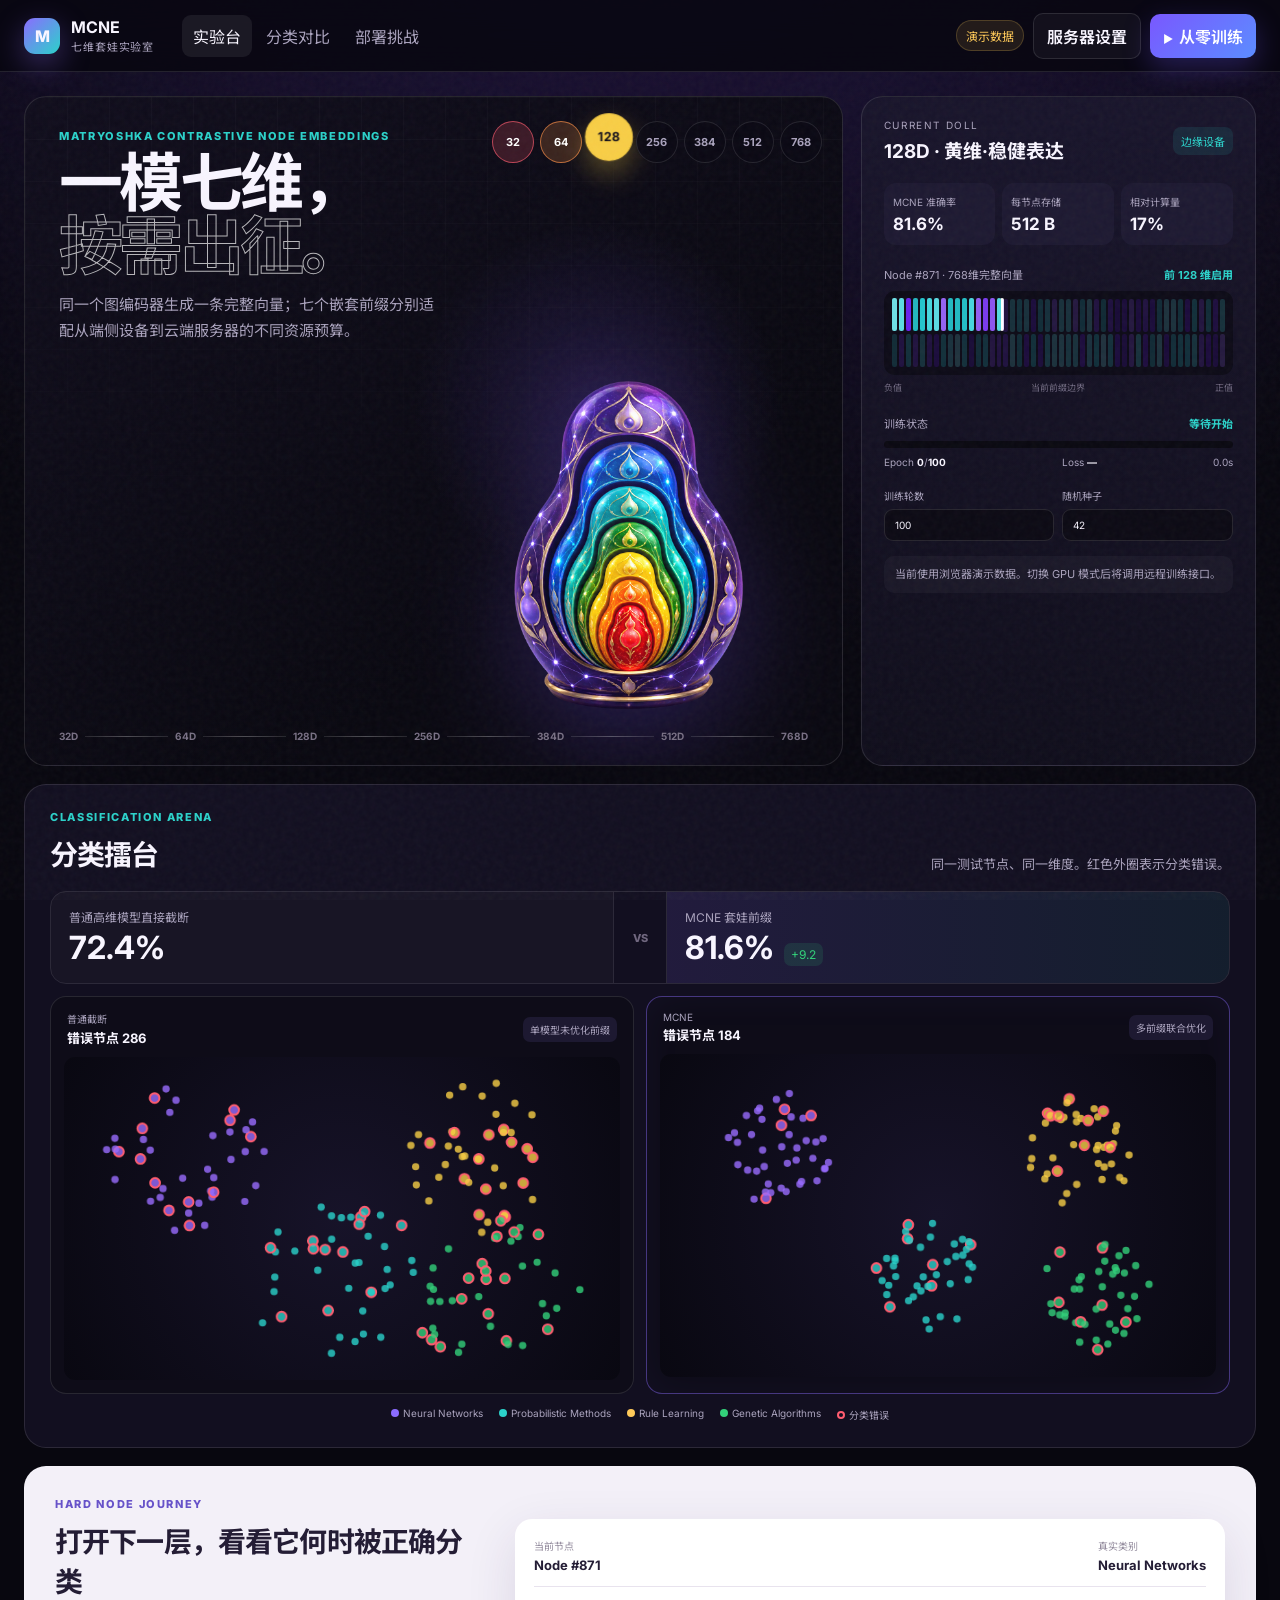
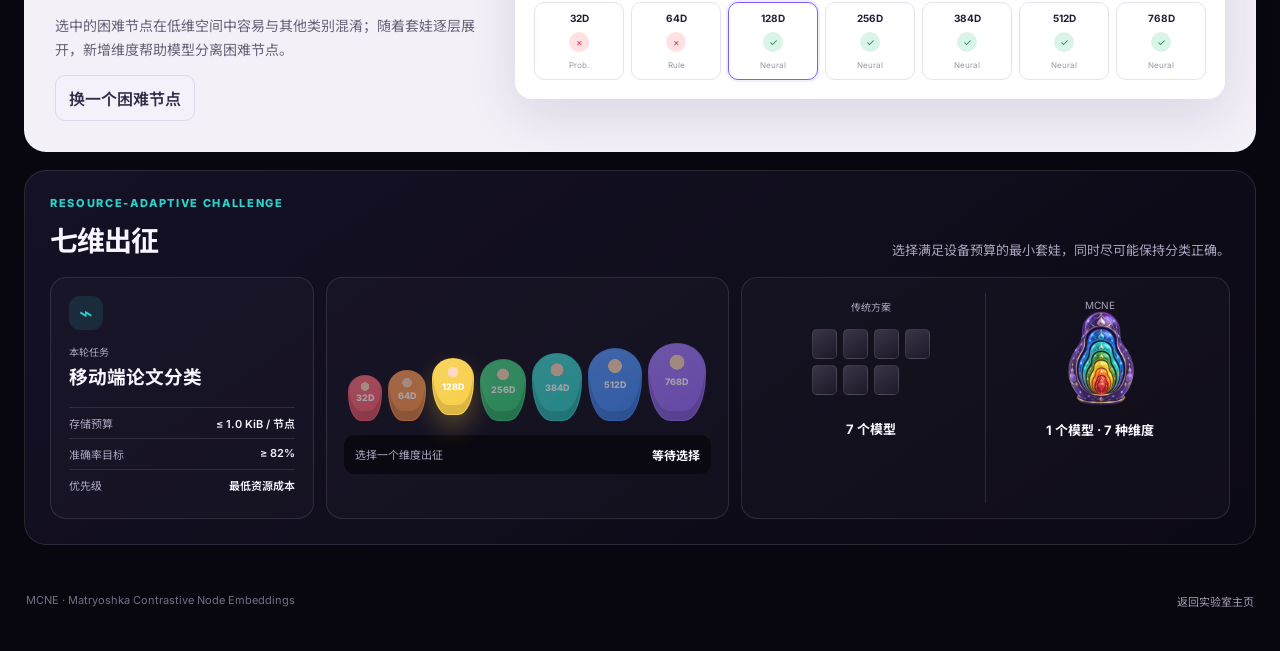
==== mcne-demo/index.html @ eb544481 "Add interactive MCNE matryoshka demo" ====
<!doctype html>
<html lang="zh-CN">
<head>
  <meta charset="utf-8">
  <meta name="viewport" content="width=device-width, initial-scale=1">
  <meta name="description" content="MCNE 七维套娃交互演示：一个模型，七种嵌套节点表示维度。">
  <meta name="theme-color" content="#0a0914">
  <title>MCNE 七维套娃实验室</title>
  <link rel="icon" type="image/svg+xml" href="data:image/svg+xml,%3Csvg xmlns='http://www.w3.org/2000/svg' viewBox='0 0 64 64'%3E%3Crect width='64' height='64' rx='16' fill='%230a0914'/%3E%3Cpath d='M32 9c-7 0-12 6-12 13 0 4 2 7 4 9-6 4-10 10-10 17 0 5 4 8 9 8h18c5 0 9-3 9-8 0-7-4-13-10-17 2-2 4-5 4-9 0-7-5-13-12-13z' fill='%237d5cff'/%3E%3Ccircle cx='32' cy='23' r='7' fill='%23ffd6b5'/%3E%3Cpath d='M24 42h16M28 48h8' stroke='%23ffd166' stroke-width='3' stroke-linecap='round'/%3E%3C/svg%3E">
  <link rel="preconnect" href="https://fonts.googleapis.com">
  <link rel="preconnect" href="https://fonts.gstatic.com" crossorigin>
  <link href="https://fonts.googleapis.com/css2?family=Inter:wght@400;500;600;700;800&family=Noto+Sans+SC:wght@400;500;600;700;800&display=swap" rel="stylesheet">
  <link rel="stylesheet" href="styles.css">
</head>
<body>
  <div class="noise" aria-hidden="true"></div>
  <header class="topbar">
    <a class="brand" href="./" aria-label="MCNE 七维套娃实验室首页">
      <span class="brand-mark">M</span>
      <span><strong>MCNE</strong><small>七维套娃实验室</small></span>
    </a>
    <nav aria-label="页面导航">
      <button class="nav-link active" data-target="lab">实验台</button>
      <button class="nav-link" data-target="arena">分类对比</button>
      <button class="nav-link" data-target="deploy">部署挑战</button>
    </nav>
    <div class="top-actions">
      <span id="mode-badge" class="mode-badge">演示数据</span>
      <button id="connection-button" class="ghost-button" type="button">服务器设置</button>
      <button id="train-button" class="primary-button" type="button"><span class="play-icon">▶</span><span>从零训练</span></button>
    </div>
  </header>

  <main>
    <section id="lab" class="hero-grid section-anchor">
      <div class="matryoshka-stage">
        <div class="stage-copy">
          <p class="eyebrow">MATRYOSHKA CONTRASTIVE NODE EMBEDDINGS</p>
          <h1>一模七维，<br><span>按需出征。</span></h1>
          <p>同一个图编码器生成一条完整向量；七个嵌套前缀分别适配从端侧设备到云端服务器的不同资源预算。</p>
        </div>
        <img src="assets/seven-layer-matryoshka.png" alt="由七层彩色嵌套结构组成的科技俄罗斯套娃" class="hero-art">
        <div class="dimension-orbit" id="dimension-orbit" aria-label="选择向量维度"></div>
        <div class="stage-foot">
          <span>32D</span><span class="nest-line"></span><span>64D</span><span class="nest-line"></span><span>128D</span><span class="nest-line"></span><span>256D</span><span class="nest-line"></span><span>384D</span><span class="nest-line"></span><span>512D</span><span class="nest-line"></span><span>768D</span>
        </div>
      </div>

      <aside class="control-panel" aria-label="训练与向量状态">
        <div class="panel-title-row">
          <div><p class="panel-kicker">CURRENT DOLL</p><h2 id="current-doll-title">128D · 黄维守护者</h2></div>
          <span id="device-chip" class="device-chip">边缘设备</span>
        </div>

        <div class="metric-row">
          <div><span>MCNE 准确率</span><strong id="metric-accuracy">81.6%</strong></div>
          <div><span>每节点存储</span><strong id="metric-memory">512 B</strong></div>
          <div><span>相对计算量</span><strong id="metric-compute">17%</strong></div>
        </div>

        <div class="vector-section">
          <div class="section-label"><span>Node #871 · 768维完整向量</span><strong id="vector-prefix-label">前128维启用</strong></div>
          <div id="vector-heatmap" class="vector-heatmap" aria-label="节点向量热力图"></div>
          <div class="vector-scale"><span>负值</span><span>当前前缀边界</span><span>正值</span></div>
        </div>

        <div class="training-section">
          <div class="section-label"><span>训练状态</span><strong id="training-status">等待开始</strong></div>
          <div class="progress-track"><span id="training-progress"></span></div>
          <div class="training-meta"><span>Epoch <b id="epoch-value">0</b>/<b id="epoch-total">100</b></span><span>Loss <b id="loss-value">—</b></span><span id="elapsed-value">0.0s</span></div>
        </div>

        <div class="parameter-grid">
          <label>训练轮数<input id="epochs-input" type="number" min="10" max="1000" step="10" value="100"></label>
          <label>随机种子<input id="seed-input" type="number" min="0" max="99999" value="42"></label>
        </div>
        <p id="status-message" class="status-message" role="status">当前使用浏览器演示数据。切换 GPU 模式后将调用远程训练接口。</p>
      </aside>
    </section>

    <section id="arena" class="arena section-anchor">
      <div class="section-heading">
        <div><p class="eyebrow">CLASSIFICATION ARENA</p><h2>分类擂台</h2></div>
        <p>同一测试节点、同一维度。红色外圈表示分类错误。</p>
      </div>
      <div class="score-banner">
        <div class="score-item baseline"><span>普通高维模型直接截断</span><strong id="baseline-score">72.4%</strong></div>
        <div class="versus">VS</div>
        <div class="score-item mcne"><span>MCNE 套娃前缀</span><strong id="mcne-score">81.6%</strong><em id="score-delta">+9.2</em></div>
      </div>
      <div class="plots-grid">
        <article class="plot-card">
          <div class="plot-card-head"><div><span>普通截断</span><strong id="baseline-error-count">错误节点 286</strong></div><span class="plot-tag">单模型未优化前缀</span></div>
          <canvas id="baseline-canvas" width="620" height="360" aria-label="普通截断节点分类散点图"></canvas>
        </article>
        <article class="plot-card featured">
          <div class="plot-card-head"><div><span>MCNE</span><strong id="mcne-error-count">错误节点 184</strong></div><span class="plot-tag">多前缀联合优化</span></div>
          <canvas id="mcne-canvas" width="620" height="360" aria-label="MCNE节点分类散点图"></canvas>
        </article>
      </div>
      <div class="legend"><span><i class="c1"></i>Neural Networks</span><span><i class="c2"></i>Probabilistic Methods</span><span><i class="c3"></i>Rule Learning</span><span><i class="c4"></i>Genetic Algorithms</span><span><i class="error"></i>分类错误</span></div>
    </section>

    <section class="node-inspector">
      <div class="inspector-copy">
        <p class="eyebrow">HARD NODE JOURNEY</p>
        <h2>打开下一层，看看它何时被正确分类</h2>
        <p>选中的困难节点在低维空间中容易与其他类别混淆；随着套娃逐层展开，新增维度帮助模型分离困难节点。</p>
        <button id="random-node-button" class="ghost-button light" type="button">换一个困难节点</button>
      </div>
      <div class="node-card">
        <div class="node-card-head"><div><span>当前节点</span><strong id="selected-node">Node #871</strong></div><div><span>真实类别</span><strong>Neural Networks</strong></div></div>
        <div id="prediction-journey" class="prediction-journey"></div>
      </div>
    </section>

    <section id="deploy" class="deployment section-anchor">
      <div class="section-heading">
        <div><p class="eyebrow">RESOURCE-ADAPTIVE CHALLENGE</p><h2>七维出征</h2></div>
        <p>选择满足设备预算的最小套娃，同时尽可能保持分类正确。</p>
      </div>
      <div class="challenge-grid">
        <div class="mission-card">
          <span class="mission-icon">⌁</span>
          <p>本轮任务</p>
          <h3>移动端论文分类</h3>
          <dl><div><dt>存储预算</dt><dd>≤ 1.0 KiB / 节点</dd></div><div><dt>准确率目标</dt><dd>≥ 82%</dd></div><div><dt>优先级</dt><dd>最低资源成本</dd></div></dl>
        </div>
        <div class="deployment-picker">
          <div id="deployment-dolls" class="deployment-dolls"></div>
          <div id="mission-result" class="mission-result"><span>选择一个维度出征</span><strong>等待选择</strong></div>
        </div>
        <div class="model-cabinet">
          <div class="cabinet-side"><span>传统方案</span><div class="model-boxes" aria-hidden="true"><i></i><i></i><i></i><i></i><i></i><i></i><i></i></div><strong>7 个模型</strong></div>
          <div class="cabinet-divider"></div>
          <div class="cabinet-side mcne-side"><span>MCNE</span><img src="assets/seven-layer-matryoshka.png" alt="七层套娃"><strong>1 个模型 · 7 种维度</strong></div>
        </div>
      </div>
    </section>
  </main>

  <footer><span>MCNE · Matryoshka Contrastive Node Embeddings</span><a href="../">返回实验室主页</a></footer>

  <dialog id="connection-dialog">
    <form method="dialog" class="dialog-card">
      <div class="dialog-head"><div><p class="eyebrow">GPU CONNECTION</p><h2>训练服务器设置</h2></div><button value="cancel" aria-label="关闭">×</button></div>
      <p>这些信息只保存在当前浏览器会话中，不会提交到 GitHub。不要填写 SSH 密码。</p>
      <label class="switch-row"><span><strong>启用 GPU 后端</strong><small>false 时使用页面内演示数据</small></span><input id="gpu-toggle" type="checkbox" role="switch"></label>
      <label>API 地址<input id="api-url-input" type="url" placeholder="https://gpu.example.edu:8443"></label>
      <label>API 访问密钥<input id="api-key-input" type="password" placeholder="由服务器 MCNE_API_KEY 提供"></label>
      <div class="dialog-actions"><button value="cancel" class="ghost-button light">取消</button><button id="save-connection-button" value="default" class="primary-button">保存设置</button></div>
    </form>
  </dialog>

  <script src="config.js"></script>
  <script src="app.js"></script>
</body>
</html>
---- mcne-demo/styles.css ----
:root {
  --bg: #08070f;
  --bg-2: #0d0b18;
  --panel: rgba(20, 17, 35, .86);
  --panel-solid: #151225;
  --panel-soft: #1d1931;
  --line: rgba(255,255,255,.11);
  --text: #f8f5ff;
  --muted: #aaa3bd;
  --purple: #8b6cff;
  --cyan: #2bd2ca;
  --gold: #ffca5a;
  --green: #33d17a;
  --red: #ff5d70;
  --orange: #ff934b;
  --yellow: #f8ce46;
  --blue: #448cff;
  --radius: 22px;
  font-family: Inter, "Noto Sans SC", system-ui, sans-serif;
  color: var(--text);
  background: var(--bg);
}
* { box-sizing: border-box; }
html { scroll-behavior: smooth; background: var(--bg); }
body { margin: 0; min-width: 320px; background: radial-gradient(circle at 50% -20%, #25164a 0, transparent 40%), var(--bg); color: var(--text); }
button, input { font: inherit; }
button { cursor: pointer; }
.noise { position: fixed; inset: 0; pointer-events: none; opacity: .045; z-index: 10; background-image: url("data:image/svg+xml,%3Csvg viewBox='0 0 180 180' xmlns='http://www.w3.org/2000/svg'%3E%3Cfilter id='n'%3E%3CfeTurbulence type='fractalNoise' baseFrequency='.9' numOctaves='3' stitchTiles='stitch'/%3E%3C/filter%3E%3Crect width='100%25' height='100%25' filter='url(%23n)' opacity='.9'/%3E%3C/svg%3E"); }
.topbar { position: sticky; top: 0; z-index: 20; height: 72px; display: flex; align-items: center; gap: 28px; padding: 0 max(24px, calc((100vw - 1440px)/2)); border-bottom: 1px solid var(--line); background: rgba(8,7,15,.82); backdrop-filter: blur(20px); }
.brand { display: flex; align-items: center; gap: 11px; color: var(--text); text-decoration: none; white-space: nowrap; }
.brand-mark { width: 36px; height: 36px; display: grid; place-items: center; border-radius: 11px; background: linear-gradient(135deg, var(--purple), var(--cyan)); font-weight: 800; box-shadow: 0 10px 30px rgba(139,108,255,.35); }
.brand strong, .brand small { display: block; }
.brand small { margin-top: 1px; color: var(--muted); font-size: 11px; letter-spacing: .08em; }
nav { display: flex; gap: 3px; }
.nav-link { border: 0; color: var(--muted); background: transparent; padding: 9px 11px; border-radius: 9px; }
.nav-link:hover, .nav-link.active { color: var(--text); background: rgba(255,255,255,.07); }
.top-actions { margin-left: auto; display: flex; align-items: center; gap: 9px; }
.mode-badge { padding: 6px 9px; border-radius: 999px; background: rgba(255,202,90,.1); color: var(--gold); border: 1px solid rgba(255,202,90,.2); font-size: 12px; }
.ghost-button, .primary-button { border-radius: 10px; padding: 10px 13px; border: 1px solid var(--line); font-weight: 600; }
.ghost-button { background: rgba(255,255,255,.04); color: var(--text); }
.ghost-button:hover { background: rgba(255,255,255,.09); }
.ghost-button.light { background: #f4f1fa; border-color: #ded8e9; color: #332b48; }
.primary-button { border: 0; color: white; background: linear-gradient(135deg, #7958ff, #5c8dff); box-shadow: 0 10px 28px rgba(112,82,255,.28); }
.primary-button:hover { filter: brightness(1.08); transform: translateY(-1px); }
.primary-button:disabled { opacity: .55; cursor: not-allowed; transform: none; }
.play-icon { margin-right: 6px; font-size: 11px; }
main { max-width: 1440px; margin: 0 auto; padding: 24px; }
.section-anchor { scroll-margin-top: 90px; }
.hero-grid { display: grid; grid-template-columns: minmax(0,1.45fr) minmax(340px,.7fr); gap: 18px; min-height: 670px; }
.matryoshka-stage, .control-panel, .arena, .node-inspector, .deployment { border: 1px solid var(--line); border-radius: var(--radius); }
.matryoshka-stage { position: relative; min-height: 650px; overflow: hidden; background: radial-gradient(circle at 70% 46%, rgba(93,63,188,.26), transparent 27%), linear-gradient(145deg,#100d1c 0%,#090810 70%); }
.matryoshka-stage::before { content:""; position:absolute; inset:0; background: linear-gradient(rgba(255,255,255,.025) 1px,transparent 1px),linear-gradient(90deg,rgba(255,255,255,.025) 1px,transparent 1px); background-size:42px 42px; mask-image:linear-gradient(to bottom,black,transparent 80%); }
.stage-copy { position: absolute; left: 34px; top: 32px; width: 47%; z-index: 3; }
.eyebrow { margin: 0 0 9px; color: var(--cyan); font-size: 11px; font-weight: 800; letter-spacing: .15em; }
h1 { margin: 0; font-size: clamp(42px,5vw,78px); line-height: .98; letter-spacing: -.055em; }
h1 span { color: transparent; -webkit-text-stroke: 1px rgba(255,255,255,.7); }
.stage-copy > p:last-child { max-width: 440px; color: var(--muted); font-size: 15px; line-height: 1.7; }
.hero-art { position: absolute; right: -4%; bottom: 54px; width: min(61%,620px); max-height: 82%; object-fit: contain; mix-blend-mode: screen; filter: saturate(1.08) contrast(1.06) drop-shadow(0 32px 52px rgba(83,52,180,.35)); }
.dimension-orbit { position: absolute; z-index: 4; right: 20px; top: 24px; display: flex; gap: 6px; flex-wrap: wrap; justify-content: flex-end; max-width: 330px; }
.dimension-button { width: 42px; height: 42px; border: 1px solid var(--line); border-radius: 50%; color: var(--muted); background: rgba(10,9,20,.72); backdrop-filter: blur(10px); font-size: 11px; font-weight: 700; }
.dimension-button:hover { color: white; border-color: var(--dim-color); }
.dimension-button.included { color: white; background: color-mix(in srgb,var(--dim-color) 20%,rgba(10,9,20,.8)); border-color: color-mix(in srgb,var(--dim-color) 65%,transparent); }
.dimension-button.active { transform: translateY(-5px) scale(1.14); background: var(--dim-color); border-color: var(--dim-color); color: #100d1b; box-shadow: 0 10px 25px color-mix(in srgb,var(--dim-color) 35%,transparent); }
.stage-foot { position: absolute; left: 34px; right: 34px; bottom: 23px; display: flex; align-items: center; gap: 7px; color: #797185; font-size: 10px; font-weight: 700; }
.nest-line { height: 1px; flex: 1; background: linear-gradient(90deg,var(--line),rgba(255,255,255,.28),var(--line)); }
.control-panel { padding: 22px; background: linear-gradient(180deg,rgba(25,21,43,.97),rgba(16,14,28,.97)); }
.panel-title-row, .section-label, .training-meta { display:flex; justify-content:space-between; align-items:center; gap:10px; }
.panel-kicker { margin:0 0 5px; color:var(--muted); font-size:10px; letter-spacing:.16em; }
.panel-title-row h2 { margin:0; font-size:19px; }
.device-chip { padding:6px 8px; border-radius:8px; background:rgba(43,210,202,.1); color:var(--cyan); font-size:11px; white-space:nowrap; }
.metric-row { display:grid; grid-template-columns:repeat(3,1fr); gap:7px; margin-top:20px; }
.metric-row div { padding:11px 9px; border-radius:12px; background:var(--panel-soft); }
.metric-row span, .metric-row strong { display:block; }
.metric-row span { color:var(--muted); font-size:10px; }
.metric-row strong { margin-top:5px; font-size:17px; }
.vector-section, .training-section { margin-top:21px; }
.section-label { font-size:11px; }
.section-label span { color:var(--muted); }
.section-label strong { color:var(--cyan); }
.vector-heatmap { display:grid; grid-template-columns:repeat(48,1fr); gap:2px; height:84px; margin-top:9px; padding:8px; border-radius:11px; background:#0d0b17; overflow:hidden; }
.vector-cell { border-radius:2px; opacity:.18; transition:opacity .2s,transform .2s,filter .2s; }
.vector-cell.enabled { opacity:1; transform:translateY(-1px); }
.vector-cell.boundary { box-shadow:3px 0 0 white; }
.vector-scale { display:flex; justify-content:space-between; margin-top:6px; color:#726b82; font-size:9px; }
.progress-track { height:7px; margin-top:10px; border-radius:999px; background:#0a0911; overflow:hidden; }
.progress-track span { display:block; width:0; height:100%; background:linear-gradient(90deg,var(--purple),var(--cyan)); transition:width .25s; }
.training-meta { margin-top:8px; color:var(--muted); font-size:10px; }
.training-meta b { color:var(--text); }
.parameter-grid { display:grid; grid-template-columns:1fr 1fr; gap:8px; margin-top:20px; }
.parameter-grid label { color:var(--muted); font-size:10px; }
.parameter-grid input { width:100%; margin-top:6px; padding:9px 10px; border:1px solid var(--line); border-radius:9px; background:#0c0a14; color:var(--text); }
.status-message { margin:15px 0 0; padding:10px 11px; color:var(--muted); background:rgba(255,255,255,.035); border-radius:10px; font-size:11px; line-height:1.55; }
.arena { margin-top:18px; padding:25px; background:var(--panel); }
.section-heading { display:flex; justify-content:space-between; align-items:flex-end; gap:20px; }
.section-heading h2, .node-inspector h2, .dialog-card h2 { margin:0; font-size:28px; letter-spacing:-.03em; }
.section-heading > p { max-width:430px; margin:0; color:var(--muted); font-size:13px; text-align:right; }
.score-banner { display:grid; grid-template-columns:1fr 54px 1fr; align-items:stretch; margin-top:18px; border:1px solid var(--line); border-radius:16px; overflow:hidden; }
.score-item { padding:16px 18px; background:rgba(255,255,255,.025); }
.score-item span { display:block; color:var(--muted); font-size:12px; }
.score-item strong { display:inline-block; margin-top:3px; font-size:32px; }
.score-item.mcne { background:linear-gradient(90deg,rgba(139,108,255,.13),rgba(43,210,202,.08)); }
.score-item em { margin-left:10px; padding:4px 7px; border-radius:7px; background:rgba(51,209,122,.12); color:var(--green); font-size:12px; font-style:normal; }
.versus { display:grid; place-items:center; border-left:1px solid var(--line); border-right:1px solid var(--line); color:#70677f; font-size:11px; font-weight:800; }
.plots-grid { display:grid; grid-template-columns:1fr 1fr; gap:12px; margin-top:12px; }
.plot-card { padding:13px; border-radius:16px; background:#0e0c18; border:1px solid var(--line); }
.plot-card.featured { border-color:rgba(139,108,255,.45); box-shadow:inset 0 0 40px rgba(139,108,255,.05); }
.plot-card-head { display:flex; align-items:center; justify-content:space-between; gap:10px; padding:1px 3px 10px; }
.plot-card-head span, .plot-card-head strong { display:block; }
.plot-card-head span { color:var(--muted); font-size:10px; }
.plot-card-head strong { margin-top:2px; font-size:13px; }
.plot-card-head .plot-tag { padding:5px 7px; border-radius:7px; background:var(--panel-soft); }
canvas { display:block; width:100%; height:auto; border-radius:11px; background:radial-gradient(circle at 50% 50%,#171329,#090811); }
.legend { display:flex; justify-content:center; gap:16px; flex-wrap:wrap; margin-top:13px; color:var(--muted); font-size:10px; }
.legend i { width:8px; height:8px; display:inline-block; margin-right:4px; border-radius:50%; }
.legend .c1 { background:var(--purple); }.legend .c2 { background:var(--cyan); }.legend .c3 { background:var(--gold); }.legend .c4 { background:var(--green); }.legend .error { background:transparent; border:2px solid var(--red); }
.node-inspector { display:grid; grid-template-columns:.75fr 1.25fr; gap:34px; align-items:center; margin-top:18px; padding:30px; background:#f3f0f8; color:#241d35; }
.node-inspector .eyebrow { color:#6752c9; }
.inspector-copy > p:not(.eyebrow) { color:#696176; line-height:1.7; font-size:14px; }
.node-card { padding:19px; border-radius:17px; background:white; box-shadow:0 16px 50px rgba(53,37,80,.12); }
.node-card-head { display:flex; justify-content:space-between; gap:16px; padding-bottom:13px; border-bottom:1px solid #e8e3ee; }
.node-card-head span,.node-card-head strong { display:block; }.node-card-head span { color:#938b9d; font-size:10px; }.node-card-head strong { margin-top:4px; font-size:13px; }
.prediction-journey { display:grid; grid-template-columns:repeat(7,1fr); gap:7px; margin-top:15px; }
.prediction-step { min-width:0; text-align:center; padding:9px 4px; border:1px solid #e7e1ee; border-radius:10px; }
.prediction-step b,.prediction-step span,.prediction-step em { display:block; }.prediction-step b { font-size:10px; }.prediction-step span { margin:8px auto; width:20px; height:20px; display:grid; place-items:center; border-radius:50%; font-size:10px; }.prediction-step em { color:#9a93a4; font-size:8px; font-style:normal; white-space:nowrap; overflow:hidden; text-overflow:ellipsis; }
.prediction-step.correct span { background:#daf5e7; color:#198d57; }.prediction-step.wrong span { background:#ffe1e4; color:#d63e51; }.prediction-step.active { border-color:#7d5cff; box-shadow:0 0 0 2px rgba(125,92,255,.1); }
.deployment { margin-top:18px; padding:25px; background:linear-gradient(145deg,#151126,#0b0913); }
.challenge-grid { display:grid; grid-template-columns:.62fr .95fr 1.15fr; gap:12px; margin-top:18px; }
.mission-card,.deployment-picker,.model-cabinet { border-radius:16px; border:1px solid var(--line); background:rgba(255,255,255,.025); }
.mission-card { padding:18px; }.mission-icon { display:grid; place-items:center; width:34px; height:34px; border-radius:11px; background:rgba(43,210,202,.12); color:var(--cyan); font-size:23px; }.mission-card p { margin:14px 0 3px; color:var(--muted); font-size:10px; }.mission-card h3 { margin:0; }.mission-card dl { margin:18px 0 0; }.mission-card dl div { display:flex; justify-content:space-between; padding:7px 0; border-top:1px solid var(--line); font-size:11px; }.mission-card dt { color:var(--muted); }.mission-card dd { margin:0; font-weight:600; }
.deployment-picker { display:flex; flex-direction:column; justify-content:center; padding:17px; }.deployment-dolls { display:flex; justify-content:center; align-items:flex-end; gap:6px; min-height:98px; }.deploy-doll { --size:50px; width:var(--size); height:calc(var(--size) * 1.35); border:1px solid color-mix(in srgb,var(--doll-color) 60%,transparent); border-radius:50% 50% 38% 38% / 35% 35% 60% 60%; background:radial-gradient(circle at 50% 24%,#ffd9be 0 11%,transparent 12%),linear-gradient(150deg,color-mix(in srgb,var(--doll-color) 86%,white),var(--doll-color)); color:white; font-size:9px; font-weight:800; box-shadow:inset 0 -9px 0 rgba(0,0,0,.14); opacity:.6; transition:.2s; }.deploy-doll:hover,.deploy-doll.active { opacity:1; transform:translateY(-6px); box-shadow:inset 0 -9px 0 rgba(0,0,0,.12),0 12px 24px color-mix(in srgb,var(--doll-color) 28%,transparent); }.mission-result { margin-top:14px; padding:11px; border-radius:11px; background:#0a0810; display:flex; justify-content:space-between; gap:10px; }.mission-result span { color:var(--muted); font-size:11px; }.mission-result strong { font-size:12px; }.mission-result.success strong { color:var(--green); }.mission-result.warning strong { color:var(--gold); }.mission-result.failure strong { color:var(--red); }
.model-cabinet { display:grid; grid-template-columns:1fr 1px 1fr; align-items:stretch; padding:15px; }.cabinet-divider { background:var(--line); }.cabinet-side { text-align:center; padding:6px 13px; }.cabinet-side > span,.cabinet-side > strong { display:block; }.cabinet-side > span { color:var(--muted); font-size:10px; }.cabinet-side > strong { margin-top:10px; font-size:13px; }.model-boxes { display:grid; grid-template-columns:repeat(4,25px); gap:6px; justify-content:center; align-content:center; min-height:95px; }.model-boxes i { width:25px; height:30px; border-radius:5px; background:linear-gradient(145deg,#3a3448,#1e1928); border:1px solid var(--line); }.mcne-side img { width:88px; height:95px; object-fit:cover; object-position:center; mix-blend-mode:screen; }
footer { max-width:1440px; margin:0 auto; padding:24px 26px 42px; display:flex; justify-content:space-between; color:#756e83; font-size:11px; }footer a { color:#a69db5; text-decoration:none; }
dialog { width:min(520px,calc(100vw - 30px)); padding:0; border:0; border-radius:20px; background:transparent; color:#282138; }dialog::backdrop { background:rgba(3,2,7,.76); backdrop-filter:blur(7px); }.dialog-card { padding:24px; background:#faf8fd; border-radius:20px; box-shadow:0 30px 90px rgba(0,0,0,.35); }.dialog-head { display:flex; justify-content:space-between; align-items:flex-start; }.dialog-head button { border:0; background:transparent; font-size:27px; color:#746c80; }.dialog-card > p { color:#716a7c; font-size:12px; line-height:1.6; }.dialog-card > label:not(.switch-row) { display:block; margin-top:14px; color:#6e6678; font-size:11px; }.dialog-card input[type="url"],.dialog-card input[type="password"] { width:100%; margin-top:6px; padding:11px 12px; border:1px solid #ddd6e5; border-radius:10px; background:white; color:#2b233a; }.switch-row { margin-top:17px; padding:12px; display:flex; align-items:center; justify-content:space-between; gap:15px; border-radius:12px; background:#f0ecf5; }.switch-row strong,.switch-row small { display:block; }.switch-row small { margin-top:3px; color:#8d8498; font-size:10px; }.switch-row input { width:20px; height:20px; }.dialog-actions { display:flex; justify-content:flex-end; gap:8px; margin-top:21px; }
@media (max-width:1100px) { .hero-grid { grid-template-columns:1fr; }.control-panel { display:grid; grid-template-columns:1fr 1fr; gap:0 20px; }.control-panel .panel-title-row,.control-panel .status-message { grid-column:1/-1; }.challenge-grid { grid-template-columns:1fr 1fr; }.model-cabinet { grid-column:1/-1; } }
@media (max-width:760px) { .topbar { padding:0 14px; height:64px; }.brand small,nav,.mode-badge,#connection-button { display:none; }.top-actions { margin-left:auto; }.primary-button { padding:9px 10px; }.hero-grid { min-height:0; }.matryoshka-stage { min-height:720px; }.stage-copy { left:20px; top:24px; width:calc(100% - 40px); }.stage-copy > p:last-child { max-width:100%; }.hero-art { width:88%; right:6%; bottom:78px; }.dimension-orbit { top:220px; left:16px; right:16px; justify-content:center; max-width:none; }.dimension-button { width:39px; height:39px; }.stage-foot { display:none; }.control-panel { display:block; }.plots-grid,.node-inspector,.challenge-grid { grid-template-columns:1fr; }.node-inspector { gap:20px; }.section-heading { display:block; }.section-heading > p { margin-top:7px; text-align:left; }.prediction-journey { grid-template-columns:repeat(4,1fr); }.score-banner { grid-template-columns:1fr 35px 1fr; }.score-item { padding:12px; }.score-item strong { font-size:24px; }.model-cabinet { grid-column:auto; }.plot-card-head .plot-tag { display:none; } }
@media (max-width:430px) { main { padding:10px; }.matryoshka-stage,.control-panel,.arena,.node-inspector,.deployment { border-radius:16px; }.matryoshka-stage { min-height:660px; }.hero-art { width:100%; right:0; }.metric-row { grid-template-columns:1fr; }.vector-heatmap { grid-template-columns:repeat(32,1fr); }.arena,.deployment,.node-inspector { padding:17px; }.score-banner { grid-template-columns:1fr; }.versus { height:32px; border:0; border-top:1px solid var(--line); border-bottom:1px solid var(--line); }.prediction-journey { grid-template-columns:repeat(3,1fr); }.model-cabinet { grid-template-columns:1fr; }.cabinet-divider { width:100%; height:1px; }footer { display:block; text-align:center; }footer a { display:block; margin-top:8px; } }
@media (prefers-reduced-motion:reduce) { html { scroll-behavior:auto; } * { transition:none!important; animation:none!important; } }
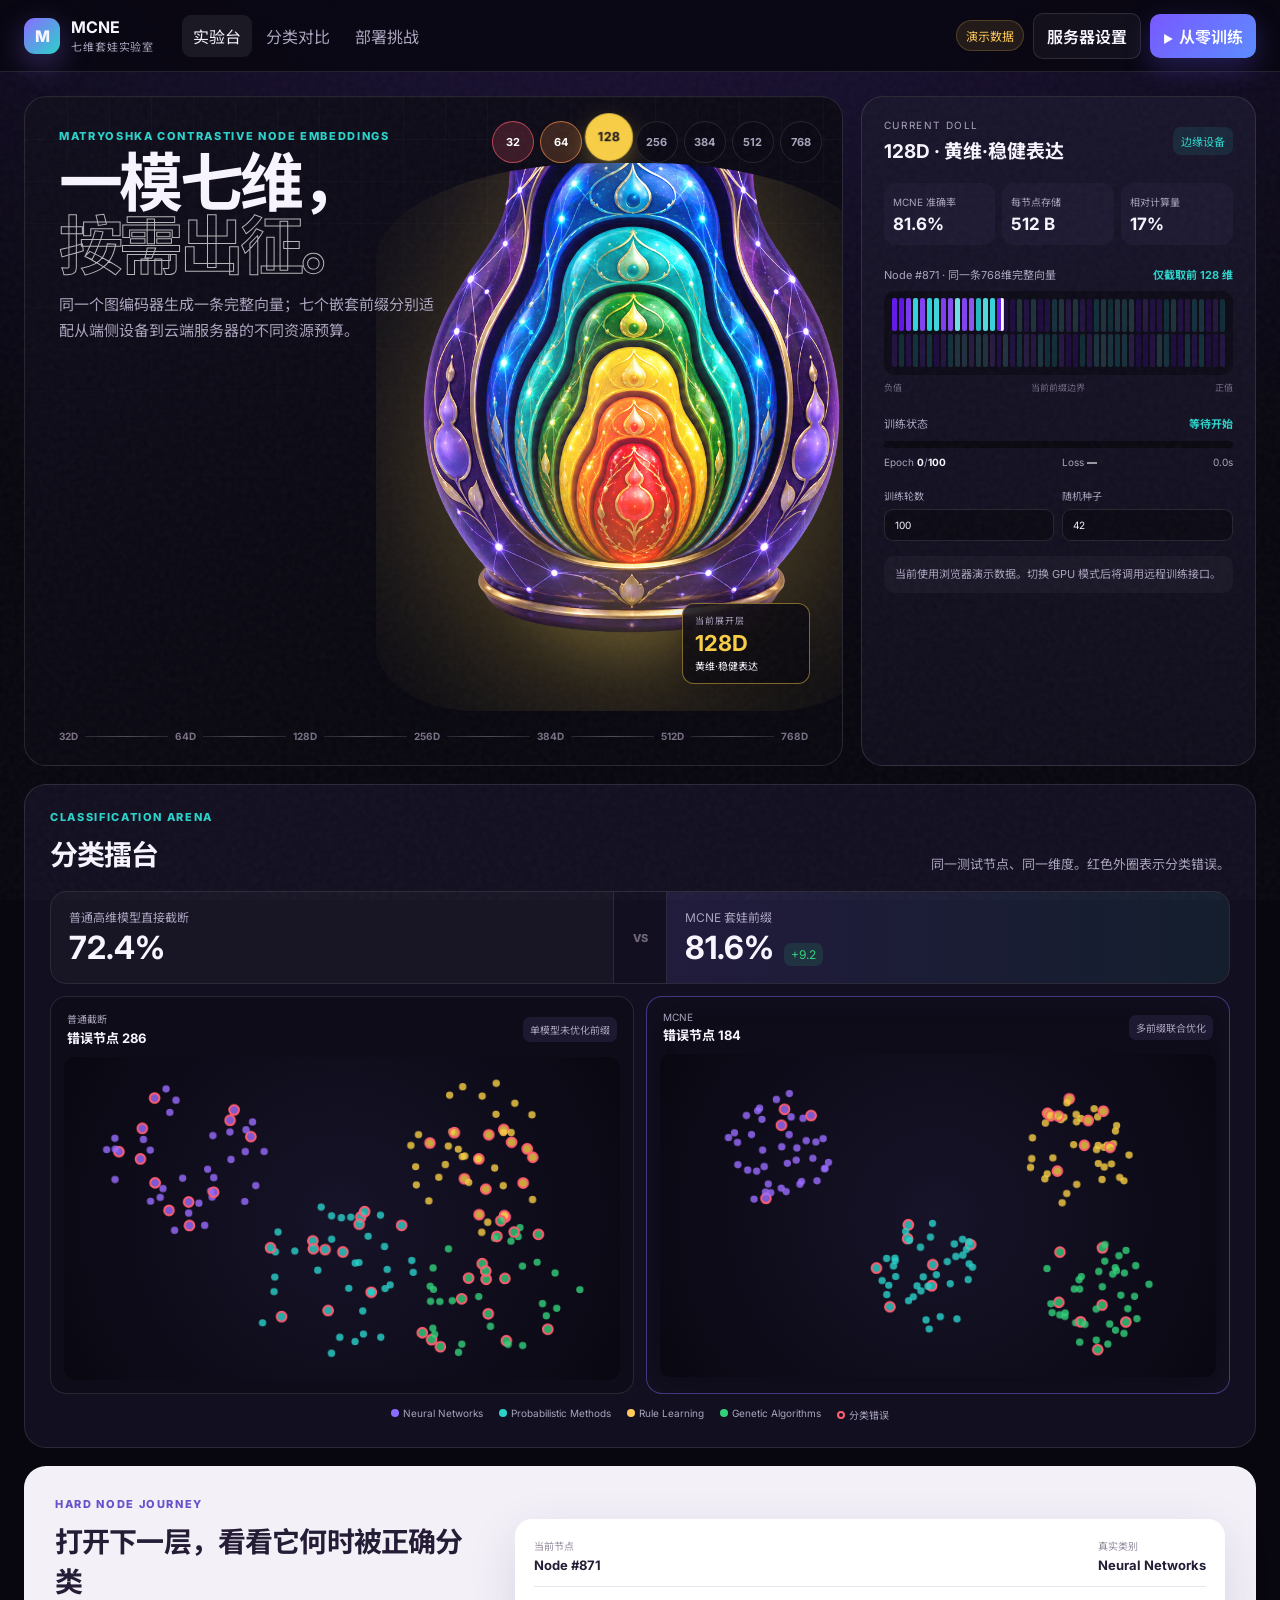
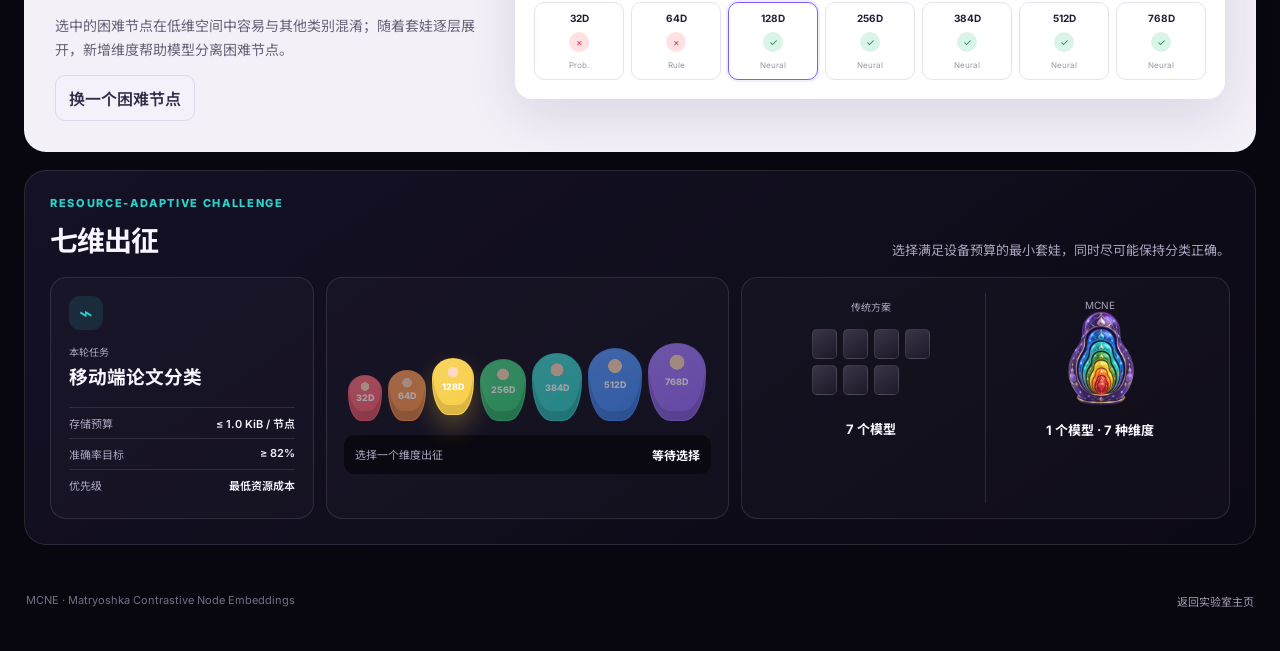
==== commit 97cea8b3: "Fix nested vector and dynamic doll selection" ====
--- a/mcne-demo/index.html
+++ b/mcne-demo/index.html
@@ -39,7 +39,10 @@
           <h1>一模七维，<br><span>按需出征。</span></h1>
           <p>同一个图编码器生成一条完整向量；七个嵌套前缀分别适配从端侧设备到云端服务器的不同资源预算。</p>
         </div>
-        <img src="assets/seven-layer-matryoshka.png" alt="由七层彩色嵌套结构组成的科技俄罗斯套娃" class="hero-art">
+        <div id="hero-art-frame" class="hero-art-frame" aria-live="polite">
+          <img id="hero-art" src="assets/seven-layer-matryoshka.png" alt="由七层彩色嵌套结构组成的科技俄罗斯套娃" class="hero-art">
+          <div class="active-layer-badge"><span>当前展开层</span><strong id="hero-layer-dim">128D</strong><em id="hero-layer-name">黄维·稳健表达</em></div>
+        </div>
         <div class="dimension-orbit" id="dimension-orbit" aria-label="选择向量维度"></div>
         <div class="stage-foot">
           <span>32D</span><span class="nest-line"></span><span>64D</span><span class="nest-line"></span><span>128D</span><span class="nest-line"></span><span>256D</span><span class="nest-line"></span><span>384D</span><span class="nest-line"></span><span>512D</span><span class="nest-line"></span><span>768D</span>
@@ -59,7 +62,7 @@
         </div>
 
         <div class="vector-section">
-          <div class="section-label"><span>Node #871 · 768维完整向量</span><strong id="vector-prefix-label">前128维启用</strong></div>
+          <div class="section-label"><span id="vector-node-label">Node #871 · 同一条768维完整向量</span><strong id="vector-prefix-label">仅截取前128维</strong></div>
           <div id="vector-heatmap" class="vector-heatmap" aria-label="节点向量热力图"></div>
           <div class="vector-scale"><span>负值</span><span>当前前缀边界</span><span>正值</span></div>
         </div>
--- a/mcne-demo/styles.css
+++ b/mcne-demo/styles.css
@@ -55,7 +55,11 @@
 h1 { margin: 0; font-size: clamp(42px,5vw,78px); line-height: .98; letter-spacing: -.055em; }
 h1 span { color: transparent; -webkit-text-stroke: 1px rgba(255,255,255,.7); }
 .stage-copy > p:last-child { max-width: 440px; color: var(--muted); font-size: 15px; line-height: 1.7; }
-.hero-art { position: absolute; right: -4%; bottom: 54px; width: min(61%,620px); max-height: 82%; object-fit: contain; mix-blend-mode: screen; filter: saturate(1.08) contrast(1.06) drop-shadow(0 32px 52px rgba(83,52,180,.35)); }
+.hero-art-frame { --layer-color:#f8ce46; position:absolute; right:-4%; bottom:54px; width:min(61%,620px); height:82%; overflow:hidden; border-radius:45% 45% 20% 20% / 18% 18% 12% 12%; }
+.hero-art-frame::before { content:""; position:absolute; z-index:0; left:18%; right:18%; bottom:8%; height:42%; border-radius:50%; background:radial-gradient(circle,color-mix(in srgb,var(--layer-color) 34%,transparent),transparent 70%); filter:blur(18px); transition:background .35s; }
+.hero-art { position:absolute; z-index:1; inset:0; width:100%; height:100%; object-fit:contain; transform-origin:50% 73%; transition:transform .55s cubic-bezier(.2,.8,.2,1),filter .35s; mix-blend-mode:screen; filter:saturate(1.12) contrast(1.08) drop-shadow(0 28px 45px color-mix(in srgb,var(--layer-color) 31%,transparent)); }
+.active-layer-badge { position:absolute; z-index:3; right:13%; bottom:5%; min-width:128px; padding:10px 12px; border:1px solid color-mix(in srgb,var(--layer-color) 48%,transparent); border-radius:12px; background:rgba(8,7,15,.78); backdrop-filter:blur(12px); box-shadow:0 12px 32px rgba(0,0,0,.25); }
+.active-layer-badge span,.active-layer-badge strong,.active-layer-badge em { display:block; }.active-layer-badge span { color:var(--muted); font-size:9px; letter-spacing:.12em; }.active-layer-badge strong { margin-top:3px; color:var(--layer-color); font-size:22px; }.active-layer-badge em { margin-top:2px; color:var(--text); font-size:10px; font-style:normal; }
 .dimension-orbit { position: absolute; z-index: 4; right: 20px; top: 24px; display: flex; gap: 6px; flex-wrap: wrap; justify-content: flex-end; max-width: 330px; }
 .dimension-button { width: 42px; height: 42px; border: 1px solid var(--line); border-radius: 50%; color: var(--muted); background: rgba(10,9,20,.72); backdrop-filter: blur(10px); font-size: 11px; font-weight: 700; }
 .dimension-button:hover { color: white; border-color: var(--dim-color); }
@@ -132,6 +136,6 @@
 footer { max-width:1440px; margin:0 auto; padding:24px 26px 42px; display:flex; justify-content:space-between; color:#756e83; font-size:11px; }footer a { color:#a69db5; text-decoration:none; }
 dialog { width:min(520px,calc(100vw - 30px)); padding:0; border:0; border-radius:20px; background:transparent; color:#282138; }dialog::backdrop { background:rgba(3,2,7,.76); backdrop-filter:blur(7px); }.dialog-card { padding:24px; background:#faf8fd; border-radius:20px; box-shadow:0 30px 90px rgba(0,0,0,.35); }.dialog-head { display:flex; justify-content:space-between; align-items:flex-start; }.dialog-head button { border:0; background:transparent; font-size:27px; color:#746c80; }.dialog-card > p { color:#716a7c; font-size:12px; line-height:1.6; }.dialog-card > label:not(.switch-row) { display:block; margin-top:14px; color:#6e6678; font-size:11px; }.dialog-card input[type="url"],.dialog-card input[type="password"] { width:100%; margin-top:6px; padding:11px 12px; border:1px solid #ddd6e5; border-radius:10px; background:white; color:#2b233a; }.switch-row { margin-top:17px; padding:12px; display:flex; align-items:center; justify-content:space-between; gap:15px; border-radius:12px; background:#f0ecf5; }.switch-row strong,.switch-row small { display:block; }.switch-row small { margin-top:3px; color:#8d8498; font-size:10px; }.switch-row input { width:20px; height:20px; }.dialog-actions { display:flex; justify-content:flex-end; gap:8px; margin-top:21px; }
 @media (max-width:1100px) { .hero-grid { grid-template-columns:1fr; }.control-panel { display:grid; grid-template-columns:1fr 1fr; gap:0 20px; }.control-panel .panel-title-row,.control-panel .status-message { grid-column:1/-1; }.challenge-grid { grid-template-columns:1fr 1fr; }.model-cabinet { grid-column:1/-1; } }
-@media (max-width:760px) { .topbar { padding:0 14px; height:64px; }.brand small,nav,.mode-badge,#connection-button { display:none; }.top-actions { margin-left:auto; }.primary-button { padding:9px 10px; }.hero-grid { min-height:0; }.matryoshka-stage { min-height:720px; }.stage-copy { left:20px; top:24px; width:calc(100% - 40px); }.stage-copy > p:last-child { max-width:100%; }.hero-art { width:88%; right:6%; bottom:78px; }.dimension-orbit { top:220px; left:16px; right:16px; justify-content:center; max-width:none; }.dimension-button { width:39px; height:39px; }.stage-foot { display:none; }.control-panel { display:block; }.plots-grid,.node-inspector,.challenge-grid { grid-template-columns:1fr; }.node-inspector { gap:20px; }.section-heading { display:block; }.section-heading > p { margin-top:7px; text-align:left; }.prediction-journey { grid-template-columns:repeat(4,1fr); }.score-banner { grid-template-columns:1fr 35px 1fr; }.score-item { padding:12px; }.score-item strong { font-size:24px; }.model-cabinet { grid-column:auto; }.plot-card-head .plot-tag { display:none; } }
-@media (max-width:430px) { main { padding:10px; }.matryoshka-stage,.control-panel,.arena,.node-inspector,.deployment { border-radius:16px; }.matryoshka-stage { min-height:660px; }.hero-art { width:100%; right:0; }.metric-row { grid-template-columns:1fr; }.vector-heatmap { grid-template-columns:repeat(32,1fr); }.arena,.deployment,.node-inspector { padding:17px; }.score-banner { grid-template-columns:1fr; }.versus { height:32px; border:0; border-top:1px solid var(--line); border-bottom:1px solid var(--line); }.prediction-journey { grid-template-columns:repeat(3,1fr); }.model-cabinet { grid-template-columns:1fr; }.cabinet-divider { width:100%; height:1px; }footer { display:block; text-align:center; }footer a { display:block; margin-top:8px; } }
+@media (max-width:760px) { .topbar { padding:0 14px; height:64px; }.brand small,nav,.mode-badge,#connection-button { display:none; }.top-actions { margin-left:auto; }.primary-button { padding:9px 10px; }.hero-grid { min-height:0; }.matryoshka-stage { min-height:720px; }.stage-copy { left:20px; top:24px; width:calc(100% - 40px); }.stage-copy > p:last-child { max-width:100%; }.hero-art-frame { width:88%; right:6%; bottom:58px; height:62%; }.dimension-orbit { top:220px; left:16px; right:16px; justify-content:center; max-width:none; }.dimension-button { width:39px; height:39px; }.stage-foot { display:none; }.control-panel { display:block; }.plots-grid,.node-inspector,.challenge-grid { grid-template-columns:1fr; }.node-inspector { gap:20px; }.section-heading { display:block; }.section-heading > p { margin-top:7px; text-align:left; }.prediction-journey { grid-template-columns:repeat(4,1fr); }.score-banner { grid-template-columns:1fr 35px 1fr; }.score-item { padding:12px; }.score-item strong { font-size:24px; }.model-cabinet { grid-column:auto; }.plot-card-head .plot-tag { display:none; } }
+@media (max-width:430px) { main { padding:10px; }.matryoshka-stage,.control-panel,.arena,.node-inspector,.deployment { border-radius:16px; }.matryoshka-stage { min-height:660px; }.hero-art-frame { width:100%; right:0; }.active-layer-badge { right:7%; }.metric-row { grid-template-columns:1fr; }.vector-heatmap { grid-template-columns:repeat(32,1fr); }.arena,.deployment,.node-inspector { padding:17px; }.score-banner { grid-template-columns:1fr; }.versus { height:32px; border:0; border-top:1px solid var(--line); border-bottom:1px solid var(--line); }.prediction-journey { grid-template-columns:repeat(3,1fr); }.model-cabinet { grid-template-columns:1fr; }.cabinet-divider { width:100%; height:1px; }footer { display:block; text-align:center; }footer a { display:block; margin-top:8px; } }
 @media (prefers-reduced-motion:reduce) { html { scroll-behavior:auto; } * { transition:none!important; animation:none!important; } }
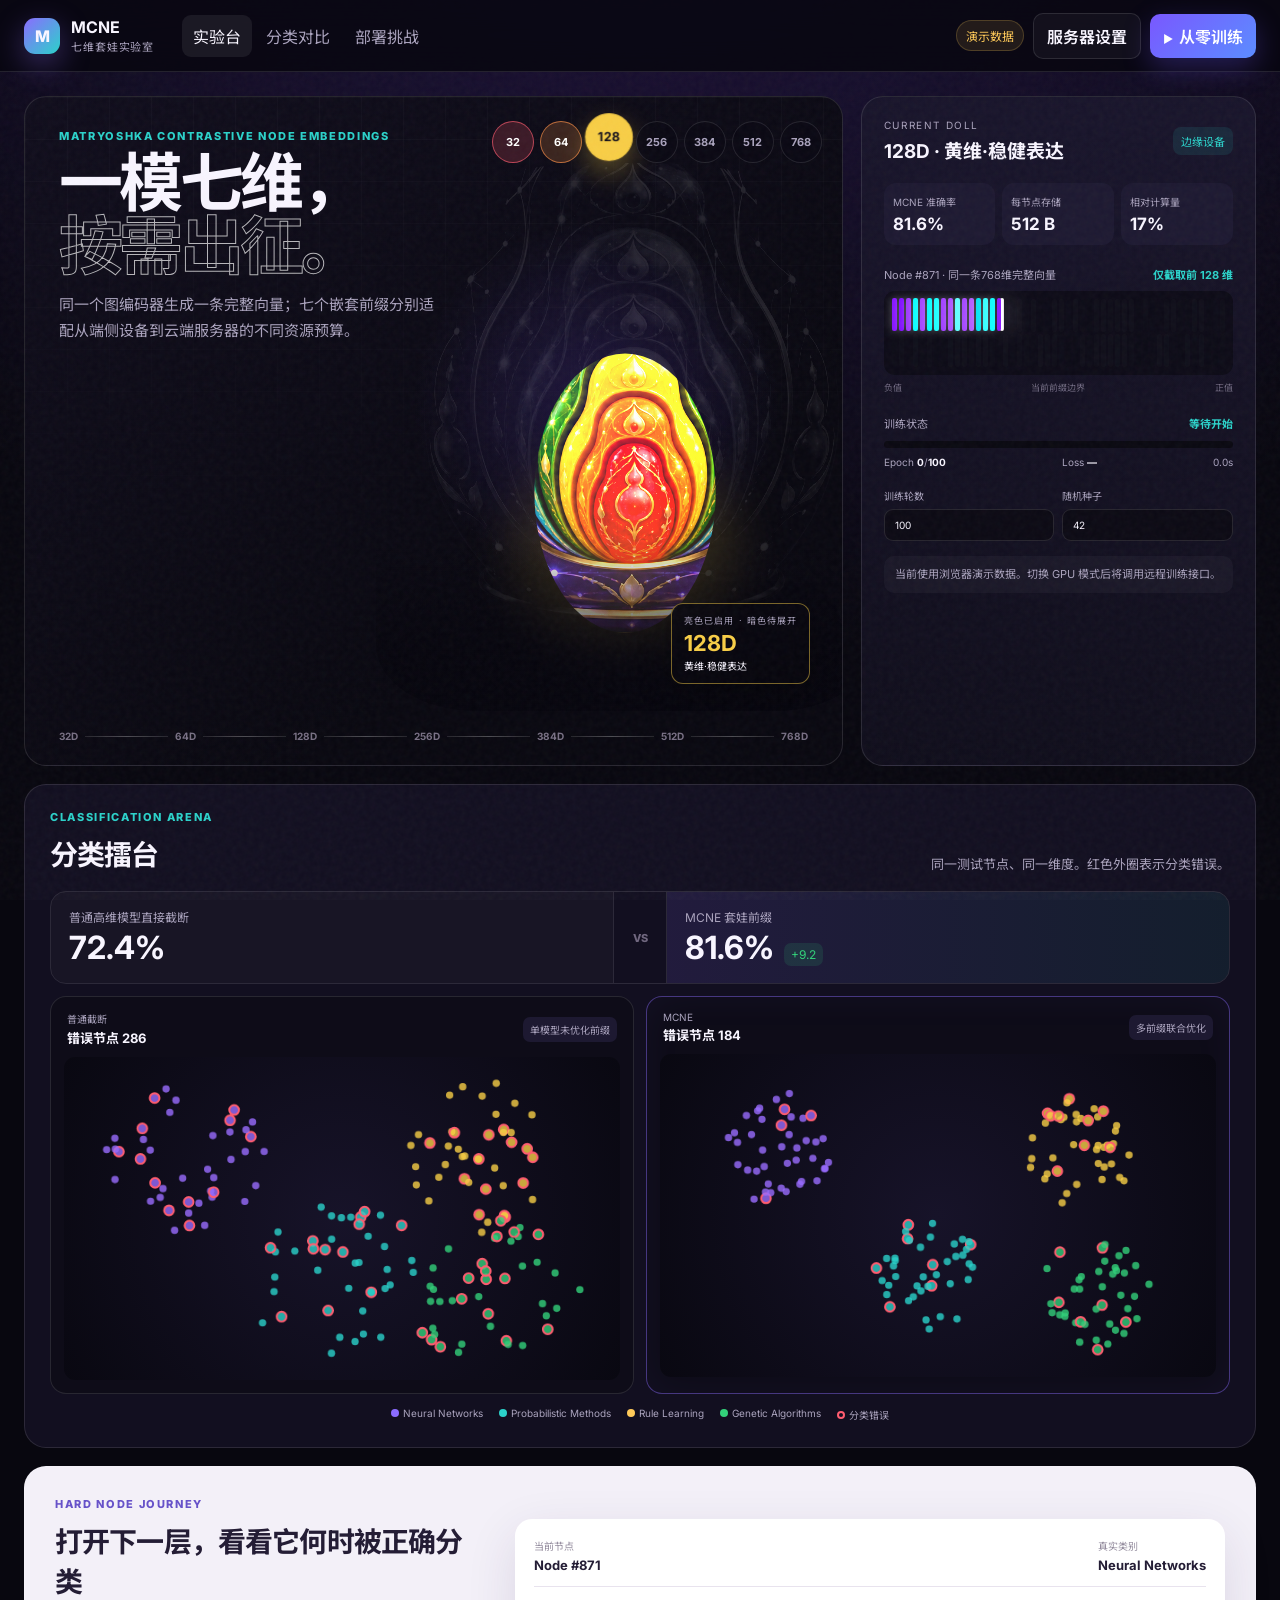
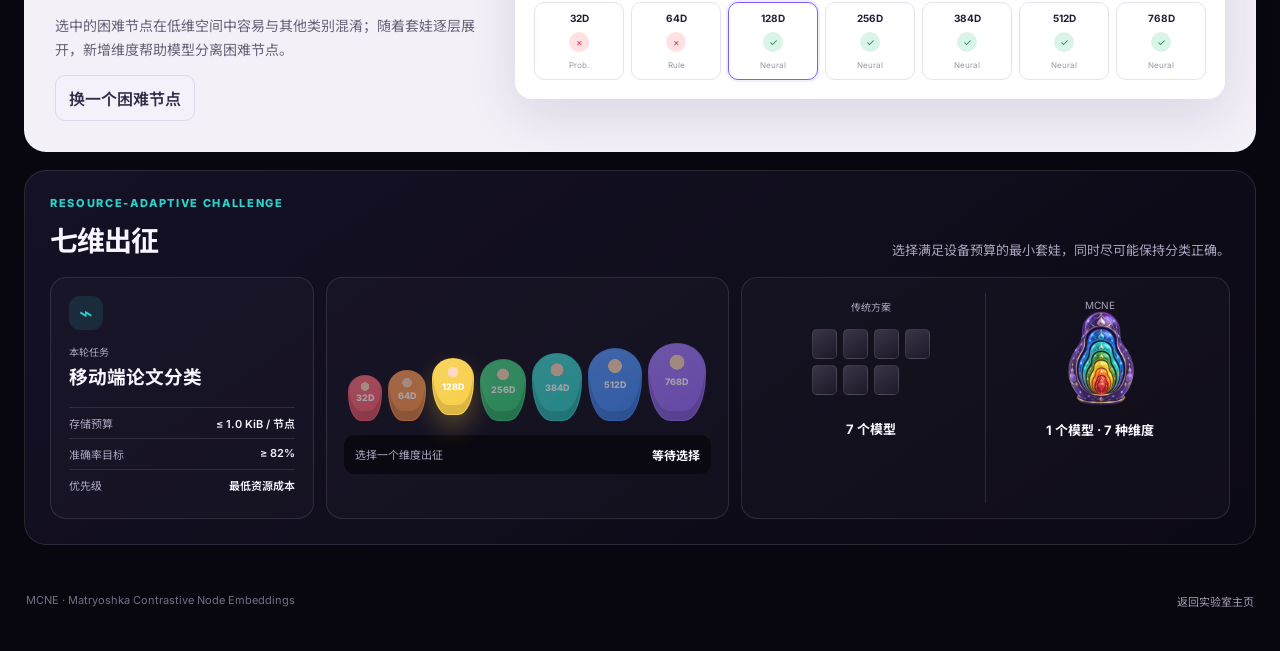
==== commit 876de8f6: "Add bright-dark nested prefix visualization" ====
--- a/mcne-demo/index.html
+++ b/mcne-demo/index.html
@@ -40,8 +40,9 @@
           <p>同一个图编码器生成一条完整向量；七个嵌套前缀分别适配从端侧设备到云端服务器的不同资源预算。</p>
         </div>
         <div id="hero-art-frame" class="hero-art-frame" aria-live="polite">
-          <img id="hero-art" src="assets/seven-layer-matryoshka.png" alt="由七层彩色嵌套结构组成的科技俄罗斯套娃" class="hero-art">
-          <div class="active-layer-badge"><span>当前展开层</span><strong id="hero-layer-dim">128D</strong><em id="hero-layer-name">黄维·稳健表达</em></div>
+          <img src="assets/seven-layer-matryoshka.png" alt="" aria-hidden="true" class="hero-art hero-art-base">
+          <img id="hero-art" src="assets/seven-layer-matryoshka.png" alt="由七层彩色嵌套结构组成的科技俄罗斯套娃；亮色区域表示当前已启用的嵌套前缀" class="hero-art hero-art-active">
+          <div class="active-layer-badge"><span>亮色已启用 · 暗色待展开</span><strong id="hero-layer-dim">128D</strong><em id="hero-layer-name">黄维·稳健表达</em></div>
         </div>
         <div class="dimension-orbit" id="dimension-orbit" aria-label="选择向量维度"></div>
         <div class="stage-foot">
--- a/mcne-demo/styles.css
+++ b/mcne-demo/styles.css
@@ -55,9 +55,12 @@
 h1 { margin: 0; font-size: clamp(42px,5vw,78px); line-height: .98; letter-spacing: -.055em; }
 h1 span { color: transparent; -webkit-text-stroke: 1px rgba(255,255,255,.7); }
 .stage-copy > p:last-child { max-width: 440px; color: var(--muted); font-size: 15px; line-height: 1.7; }
-.hero-art-frame { --layer-color:#f8ce46; position:absolute; right:-4%; bottom:54px; width:min(61%,620px); height:82%; overflow:hidden; border-radius:45% 45% 20% 20% / 18% 18% 12% 12%; }
+.hero-art-frame { --layer-color:#f8ce46; --art-scale:1.82; --active-rx:10%; --active-ry:14%; --active-cy:66%; --base-shade:1; position:absolute; right:-4%; bottom:54px; width:min(61%,620px); height:82%; overflow:hidden; border-radius:45% 45% 20% 20% / 18% 18% 12% 12%; }
 .hero-art-frame::before { content:""; position:absolute; z-index:0; left:18%; right:18%; bottom:8%; height:42%; border-radius:50%; background:radial-gradient(circle,color-mix(in srgb,var(--layer-color) 34%,transparent),transparent 70%); filter:blur(18px); transition:background .35s; }
-.hero-art { position:absolute; z-index:1; inset:0; width:100%; height:100%; object-fit:contain; transform-origin:50% 73%; transition:transform .55s cubic-bezier(.2,.8,.2,1),filter .35s; mix-blend-mode:screen; filter:saturate(1.12) contrast(1.08) drop-shadow(0 28px 45px color-mix(in srgb,var(--layer-color) 31%,transparent)); }
+.hero-art-frame::after { content:""; position:absolute; z-index:2; left:0; right:0; bottom:0; height:31%; pointer-events:none; opacity:var(--base-shade); background:linear-gradient(to bottom,transparent,rgba(6,5,13,.78) 68%,rgba(6,5,13,.94)); transition:opacity .35s; }
+.hero-art { position:absolute; inset:0; width:100%; height:100%; object-fit:contain; transform:scale(var(--art-scale)); transform-origin:50% 73%; transition:transform .55s cubic-bezier(.2,.8,.2,1),filter .35s,opacity .35s,clip-path .55s cubic-bezier(.2,.8,.2,1); mix-blend-mode:screen; }
+.hero-art-base { z-index:1; opacity:.72; filter:grayscale(.88) saturate(.28) brightness(.2) contrast(1.2); }
+.hero-art-active { z-index:2; clip-path:ellipse(var(--active-rx) var(--active-ry) at 50% var(--active-cy)); filter:saturate(1.3) brightness(1.2) contrast(1.14) drop-shadow(0 18px 35px color-mix(in srgb,var(--layer-color) 58%,transparent)); }
 .active-layer-badge { position:absolute; z-index:3; right:13%; bottom:5%; min-width:128px; padding:10px 12px; border:1px solid color-mix(in srgb,var(--layer-color) 48%,transparent); border-radius:12px; background:rgba(8,7,15,.78); backdrop-filter:blur(12px); box-shadow:0 12px 32px rgba(0,0,0,.25); }
 .active-layer-badge span,.active-layer-badge strong,.active-layer-badge em { display:block; }.active-layer-badge span { color:var(--muted); font-size:9px; letter-spacing:.12em; }.active-layer-badge strong { margin-top:3px; color:var(--layer-color); font-size:22px; }.active-layer-badge em { margin-top:2px; color:var(--text); font-size:10px; font-style:normal; }
 .dimension-orbit { position: absolute; z-index: 4; right: 20px; top: 24px; display: flex; gap: 6px; flex-wrap: wrap; justify-content: flex-end; max-width: 330px; }
@@ -82,9 +85,9 @@
 .section-label span { color:var(--muted); }
 .section-label strong { color:var(--cyan); }
 .vector-heatmap { display:grid; grid-template-columns:repeat(48,1fr); gap:2px; height:84px; margin-top:9px; padding:8px; border-radius:11px; background:#0d0b17; overflow:hidden; }
-.vector-cell { border-radius:2px; opacity:.18; transition:opacity .2s,transform .2s,filter .2s; }
-.vector-cell.enabled { opacity:1; transform:translateY(-1px); }
-.vector-cell.boundary { box-shadow:3px 0 0 white; }
+.vector-cell { border-radius:2px; opacity:.08; filter:grayscale(.95) brightness(.35); transition:opacity .25s,transform .25s,filter .25s,box-shadow .25s; }
+.vector-cell.enabled { opacity:1; filter:saturate(1.35) brightness(1.18); transform:translateY(-1px); box-shadow:0 0 8px color-mix(in srgb,currentColor 35%,transparent); }
+.vector-cell.boundary { box-shadow:3px 0 0 #fff,8px 0 18px rgba(255,255,255,.42); }
 .vector-scale { display:flex; justify-content:space-between; margin-top:6px; color:#726b82; font-size:9px; }
 .progress-track { height:7px; margin-top:10px; border-radius:999px; background:#0a0911; overflow:hidden; }
 .progress-track span { display:block; width:0; height:100%; background:linear-gradient(90deg,var(--purple),var(--cyan)); transition:width .25s; }
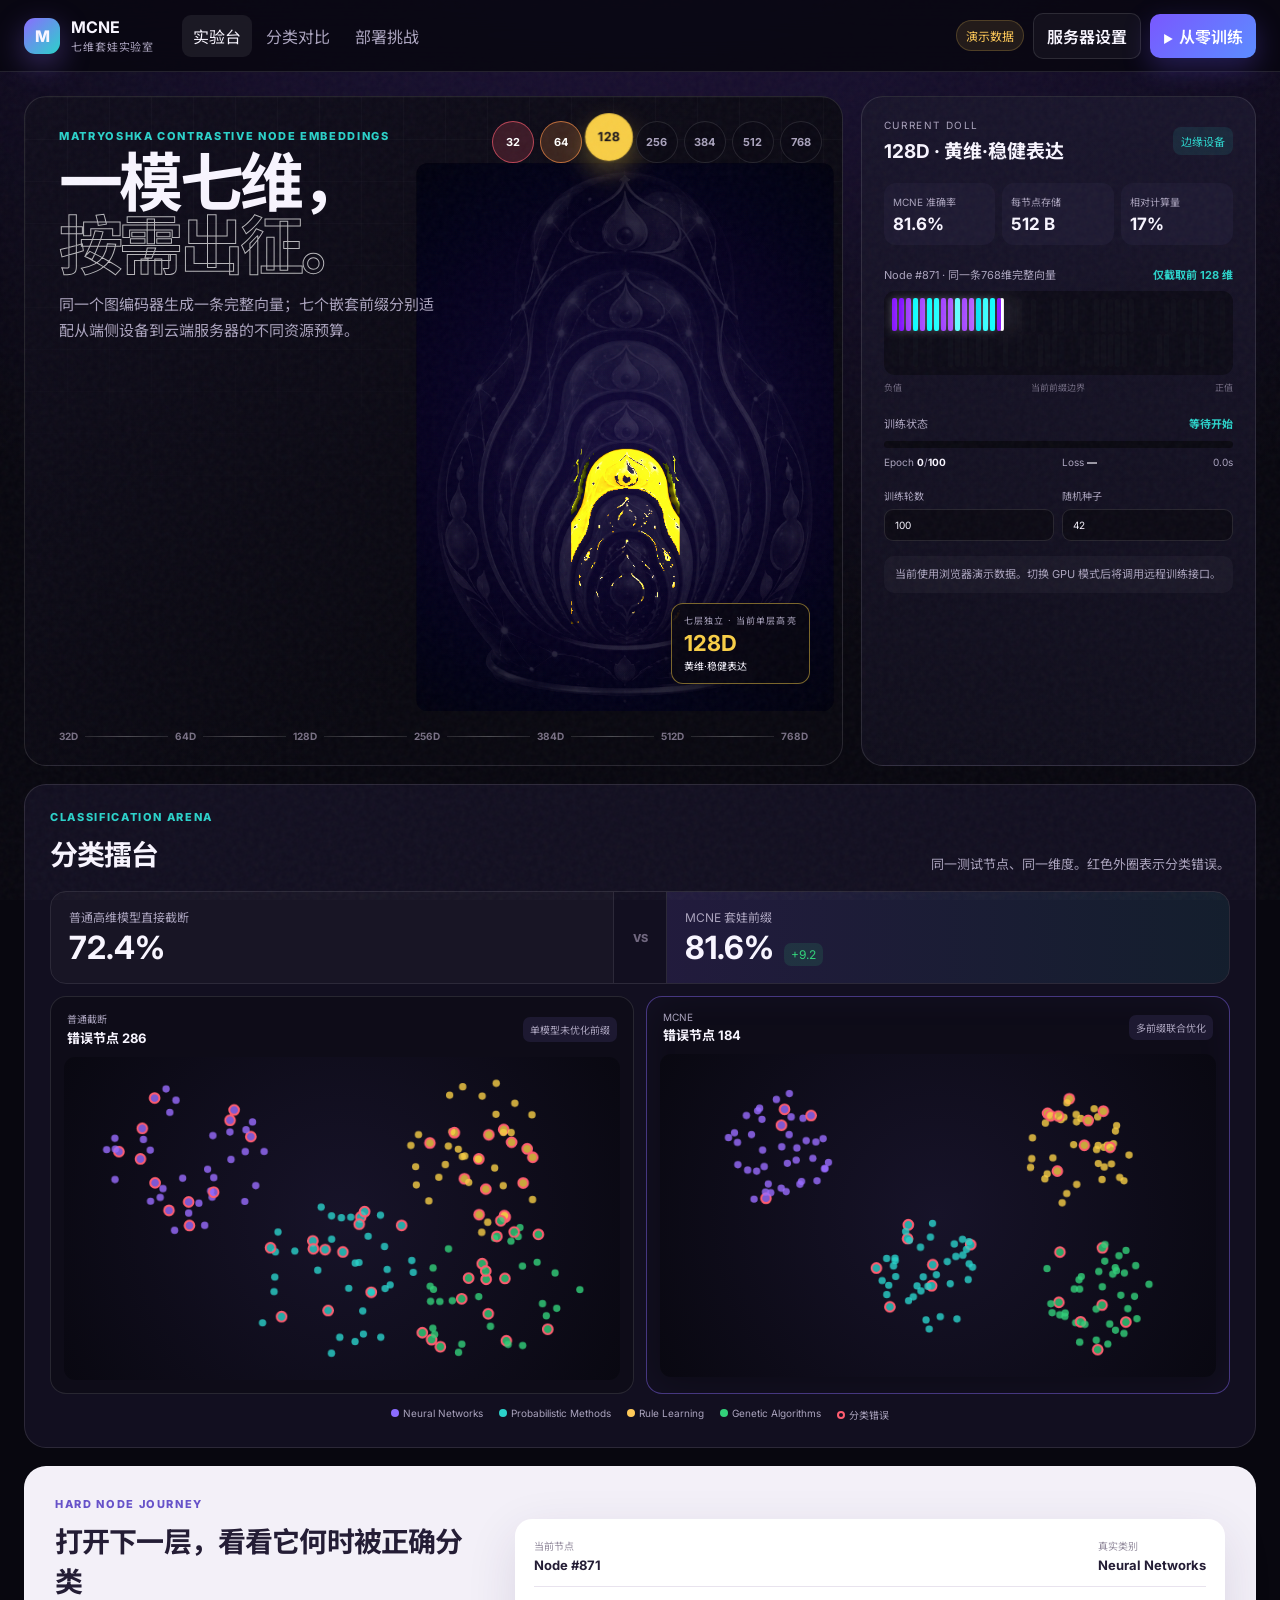
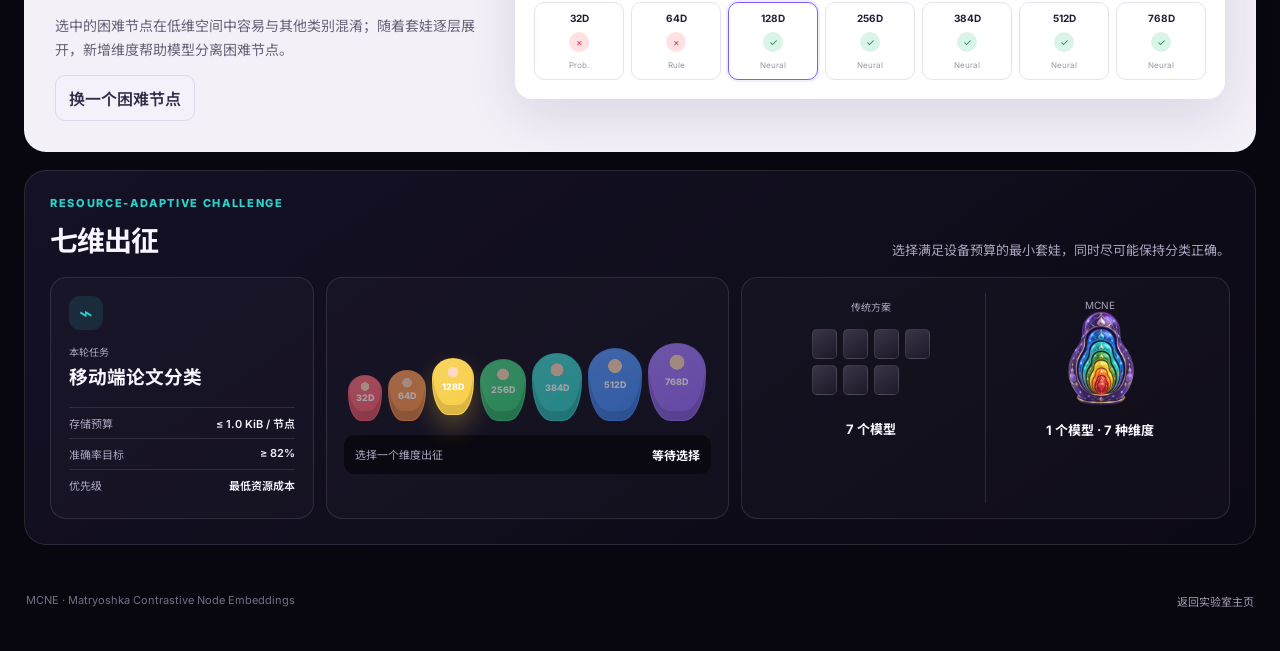
==== commit 8db511a6: "Separate matryoshka layers for exact highlighting" ====
--- a/mcne-demo/index.html
+++ b/mcne-demo/index.html
@@ -40,9 +40,10 @@
           <p>同一个图编码器生成一条完整向量；七个嵌套前缀分别适配从端侧设备到云端服务器的不同资源预算。</p>
         </div>
         <div id="hero-art-frame" class="hero-art-frame" aria-live="polite">
-          <img src="assets/seven-layer-matryoshka.png" alt="" aria-hidden="true" class="hero-art hero-art-base">
-          <img id="hero-art" src="assets/seven-layer-matryoshka.png" alt="由七层彩色嵌套结构组成的科技俄罗斯套娃；亮色区域表示当前已启用的嵌套前缀" class="hero-art hero-art-active">
-          <div class="active-layer-badge"><span>亮色已启用 · 暗色待展开</span><strong id="hero-layer-dim">128D</strong><em id="hero-layer-name">黄维·稳健表达</em></div>
+          <div id="doll-layer-stack" class="doll-layer-stack" role="img" aria-label="七层被独立分离的俄罗斯套娃；当前只高亮所选维度对应的一层">
+            <canvas id="doll-base" class="doll-canvas doll-base" width="520" height="683"></canvas>
+          </div>
+          <div class="active-layer-badge"><span>七层独立 · 当前单层高亮</span><strong id="hero-layer-dim">128D</strong><em id="hero-layer-name">黄维·稳健表达</em></div>
         </div>
         <div class="dimension-orbit" id="dimension-orbit" aria-label="选择向量维度"></div>
         <div class="stage-foot">
--- a/mcne-demo/styles.css
+++ b/mcne-demo/styles.css
@@ -55,12 +55,13 @@
 h1 { margin: 0; font-size: clamp(42px,5vw,78px); line-height: .98; letter-spacing: -.055em; }
 h1 span { color: transparent; -webkit-text-stroke: 1px rgba(255,255,255,.7); }
 .stage-copy > p:last-child { max-width: 440px; color: var(--muted); font-size: 15px; line-height: 1.7; }
-.hero-art-frame { --layer-color:#f8ce46; --art-scale:1.82; --active-rx:10%; --active-ry:14%; --active-cy:66%; --base-shade:1; position:absolute; right:-4%; bottom:54px; width:min(61%,620px); height:82%; overflow:hidden; border-radius:45% 45% 20% 20% / 18% 18% 12% 12%; }
-.hero-art-frame::before { content:""; position:absolute; z-index:0; left:18%; right:18%; bottom:8%; height:42%; border-radius:50%; background:radial-gradient(circle,color-mix(in srgb,var(--layer-color) 34%,transparent),transparent 70%); filter:blur(18px); transition:background .35s; }
-.hero-art-frame::after { content:""; position:absolute; z-index:2; left:0; right:0; bottom:0; height:31%; pointer-events:none; opacity:var(--base-shade); background:linear-gradient(to bottom,transparent,rgba(6,5,13,.78) 68%,rgba(6,5,13,.94)); transition:opacity .35s; }
-.hero-art { position:absolute; inset:0; width:100%; height:100%; object-fit:contain; transform:scale(var(--art-scale)); transform-origin:50% 73%; transition:transform .55s cubic-bezier(.2,.8,.2,1),filter .35s,opacity .35s,clip-path .55s cubic-bezier(.2,.8,.2,1); mix-blend-mode:screen; }
-.hero-art-base { z-index:1; opacity:.72; filter:grayscale(.88) saturate(.28) brightness(.2) contrast(1.2); }
-.hero-art-active { z-index:2; clip-path:ellipse(var(--active-rx) var(--active-ry) at 50% var(--active-cy)); filter:saturate(1.3) brightness(1.2) contrast(1.14) drop-shadow(0 18px 35px color-mix(in srgb,var(--layer-color) 58%,transparent)); }
+.hero-art-frame { --layer-color:#f8ce46; position:absolute; right:-4%; bottom:54px; width:min(61%,620px); height:82%; overflow:hidden; }
+.doll-layer-stack { position:absolute; z-index:1; inset:0; }
+.doll-canvas { position:absolute; left:50%; top:50%; width:auto; height:100%; max-width:100%; transform:translate(-50%,-50%); mix-blend-mode:screen; }
+.doll-base { opacity:.42; filter:grayscale(.9) saturate(.22) brightness(.34) contrast(1.15); }
+.doll-layer { opacity:0; filter:saturate(.8) brightness(.7); transition:opacity .32s,filter .32s; }
+.doll-layer.active { opacity:1; filter:saturate(1.5) brightness(1.25) contrast(1.12); animation:layer-flash .52s ease-out; }
+@keyframes layer-flash { 0% { opacity:.35; } 48% { opacity:1; } 70% { opacity:.68; } 100% { opacity:1; } }
 .active-layer-badge { position:absolute; z-index:3; right:13%; bottom:5%; min-width:128px; padding:10px 12px; border:1px solid color-mix(in srgb,var(--layer-color) 48%,transparent); border-radius:12px; background:rgba(8,7,15,.78); backdrop-filter:blur(12px); box-shadow:0 12px 32px rgba(0,0,0,.25); }
 .active-layer-badge span,.active-layer-badge strong,.active-layer-badge em { display:block; }.active-layer-badge span { color:var(--muted); font-size:9px; letter-spacing:.12em; }.active-layer-badge strong { margin-top:3px; color:var(--layer-color); font-size:22px; }.active-layer-badge em { margin-top:2px; color:var(--text); font-size:10px; font-style:normal; }
 .dimension-orbit { position: absolute; z-index: 4; right: 20px; top: 24px; display: flex; gap: 6px; flex-wrap: wrap; justify-content: flex-end; max-width: 330px; }
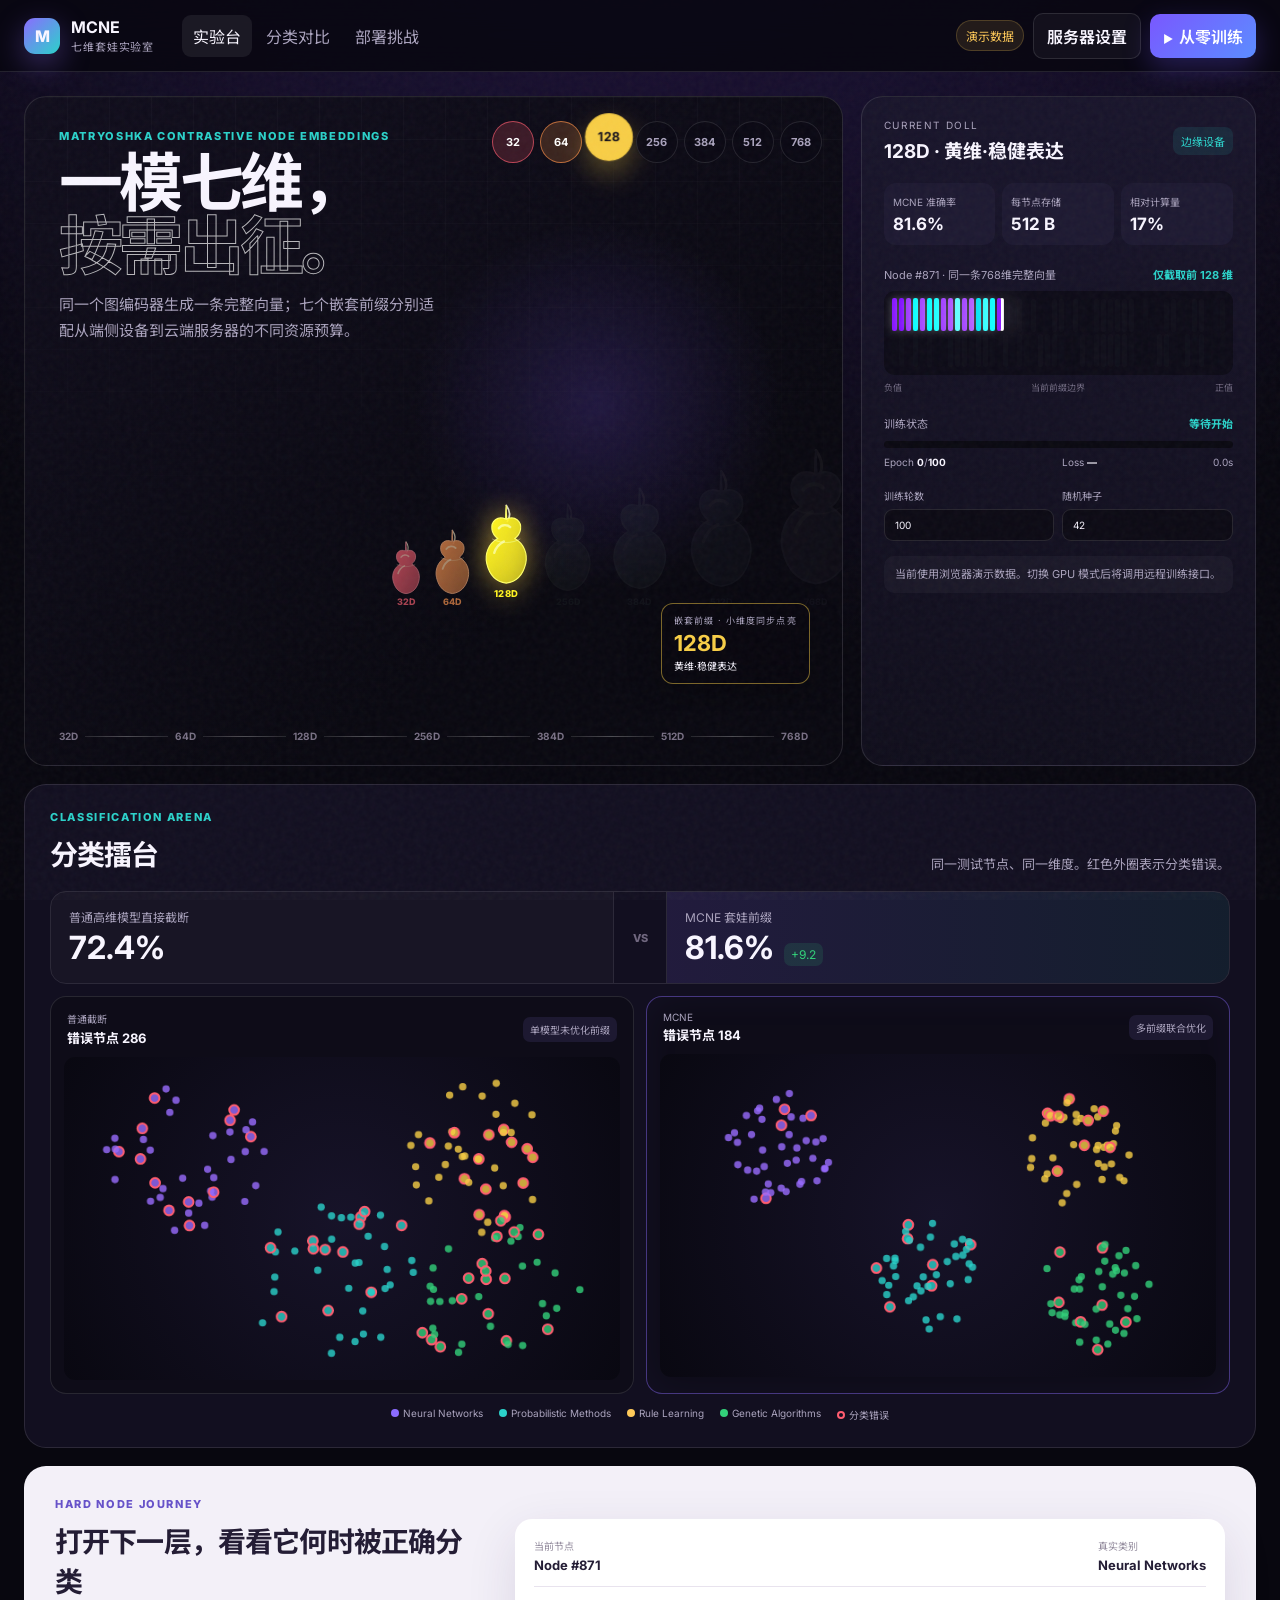
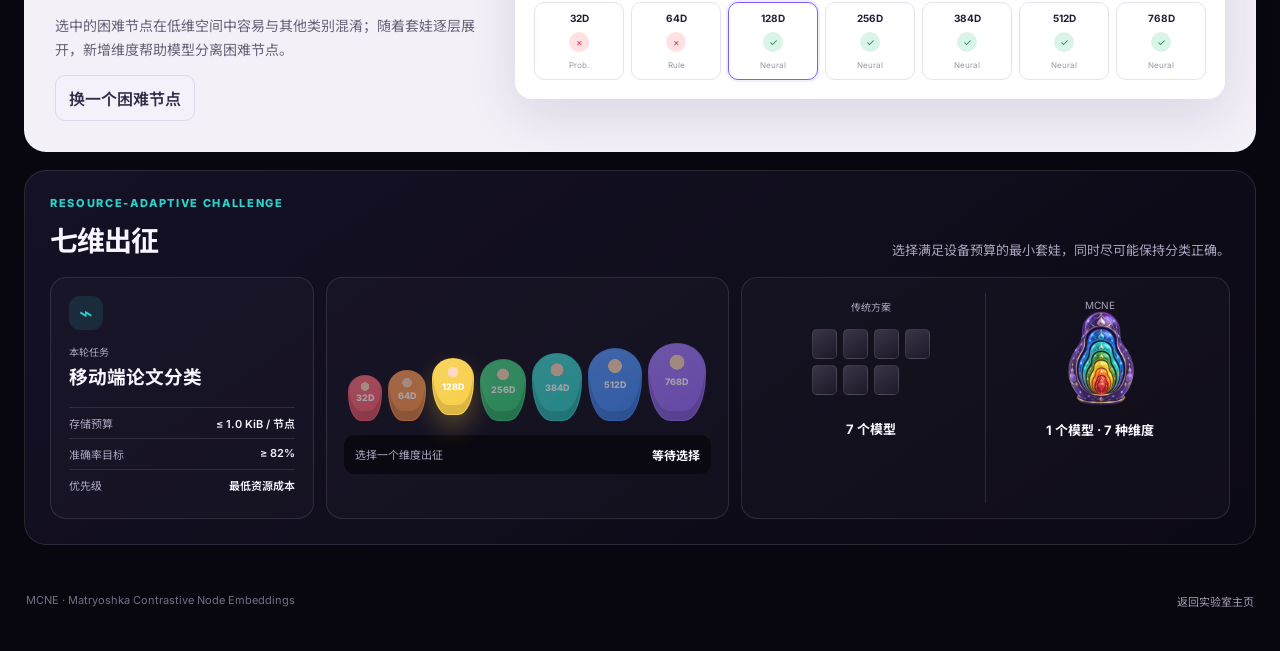
==== commit 95c26218: "Replace cutout artwork with cumulative gourd lineup" ====
--- a/mcne-demo/index.html
+++ b/mcne-demo/index.html
@@ -40,10 +40,8 @@
           <p>同一个图编码器生成一条完整向量；七个嵌套前缀分别适配从端侧设备到云端服务器的不同资源预算。</p>
         </div>
         <div id="hero-art-frame" class="hero-art-frame" aria-live="polite">
-          <div id="doll-layer-stack" class="doll-layer-stack" role="img" aria-label="七层被独立分离的俄罗斯套娃；当前只高亮所选维度对应的一层">
-            <canvas id="doll-base" class="doll-canvas doll-base" width="520" height="683"></canvas>
-          </div>
-          <div class="active-layer-badge"><span>七层独立 · 当前单层高亮</span><strong id="hero-layer-dim">128D</strong><em id="hero-layer-name">黄维·稳健表达</em></div>
+          <div id="gourd-family" class="gourd-family" role="img" aria-label="赤橙黄绿青蓝紫七个葫芦从小到大排列；所选维度及所有更小维度保持点亮"></div>
+          <div class="active-layer-badge"><span>嵌套前缀 · 小维度同步点亮</span><strong id="hero-layer-dim">128D</strong><em id="hero-layer-name">黄维·稳健表达</em></div>
         </div>
         <div class="dimension-orbit" id="dimension-orbit" aria-label="选择向量维度"></div>
         <div class="stage-foot">
--- a/mcne-demo/styles.css
+++ b/mcne-demo/styles.css
@@ -56,12 +56,16 @@
 h1 span { color: transparent; -webkit-text-stroke: 1px rgba(255,255,255,.7); }
 .stage-copy > p:last-child { max-width: 440px; color: var(--muted); font-size: 15px; line-height: 1.7; }
 .hero-art-frame { --layer-color:#f8ce46; position:absolute; right:-4%; bottom:54px; width:min(61%,620px); height:82%; overflow:hidden; }
-.doll-layer-stack { position:absolute; z-index:1; inset:0; }
-.doll-canvas { position:absolute; left:50%; top:50%; width:auto; height:100%; max-width:100%; transform:translate(-50%,-50%); mix-blend-mode:screen; }
-.doll-base { opacity:.42; filter:grayscale(.9) saturate(.22) brightness(.34) contrast(1.15); }
-.doll-layer { opacity:0; filter:saturate(.8) brightness(.7); transition:opacity .32s,filter .32s; }
-.doll-layer.active { opacity:1; filter:saturate(1.5) brightness(1.25) contrast(1.12); animation:layer-flash .52s ease-out; }
-@keyframes layer-flash { 0% { opacity:.35; } 48% { opacity:1; } 70% { opacity:.68; } 100% { opacity:1; } }
+.gourd-family { position:absolute; z-index:1; left:2%; right:2%; top:24%; bottom:18%; display:flex; align-items:flex-end; justify-content:center; gap:3px; }
+.gourd-figure { flex:0 1 calc(var(--gourd-height) * .58); width:calc(var(--gourd-height) * .58); height:var(--gourd-height); color:var(--gourd-color); opacity:.13; filter:grayscale(.75) brightness(.45); transform-origin:50% 100%; transition:opacity .3s,filter .3s,transform .3s; }
+.gourd-figure svg { display:block; width:100%; height:calc(100% - 18px); overflow:visible; }
+.gourd-shell { stroke:color-mix(in srgb,var(--gourd-color) 72%,white); stroke-width:2; }
+.gourd-stem,.gourd-glint,.gourd-seam { fill:none; stroke:rgba(255,245,205,.82); stroke-width:3; stroke-linecap:round; }
+.gourd-glint { stroke-width:4; opacity:.7; }.gourd-seam { stroke-width:1.5; opacity:.5; }
+.gourd-figure small { display:block; margin-top:2px; color:var(--gourd-color); font-size:9px; font-weight:800; text-align:center; }
+.gourd-figure.included { opacity:.74; filter:saturate(.95) brightness(.9); }
+.gourd-figure.active { opacity:1; filter:saturate(1.32) brightness(1.18) drop-shadow(0 0 13px color-mix(in srgb,var(--gourd-color) 70%,transparent)); transform:translateY(-8px) scale(1.05); animation:gourd-flash .55s ease-out; }
+@keyframes gourd-flash { 0% { opacity:.4; transform:translateY(0) scale(.92); } 65% { opacity:1; transform:translateY(-11px) scale(1.09); } 100% { transform:translateY(-8px) scale(1.05); } }
 .active-layer-badge { position:absolute; z-index:3; right:13%; bottom:5%; min-width:128px; padding:10px 12px; border:1px solid color-mix(in srgb,var(--layer-color) 48%,transparent); border-radius:12px; background:rgba(8,7,15,.78); backdrop-filter:blur(12px); box-shadow:0 12px 32px rgba(0,0,0,.25); }
 .active-layer-badge span,.active-layer-badge strong,.active-layer-badge em { display:block; }.active-layer-badge span { color:var(--muted); font-size:9px; letter-spacing:.12em; }.active-layer-badge strong { margin-top:3px; color:var(--layer-color); font-size:22px; }.active-layer-badge em { margin-top:2px; color:var(--text); font-size:10px; font-style:normal; }
 .dimension-orbit { position: absolute; z-index: 4; right: 20px; top: 24px; display: flex; gap: 6px; flex-wrap: wrap; justify-content: flex-end; max-width: 330px; }
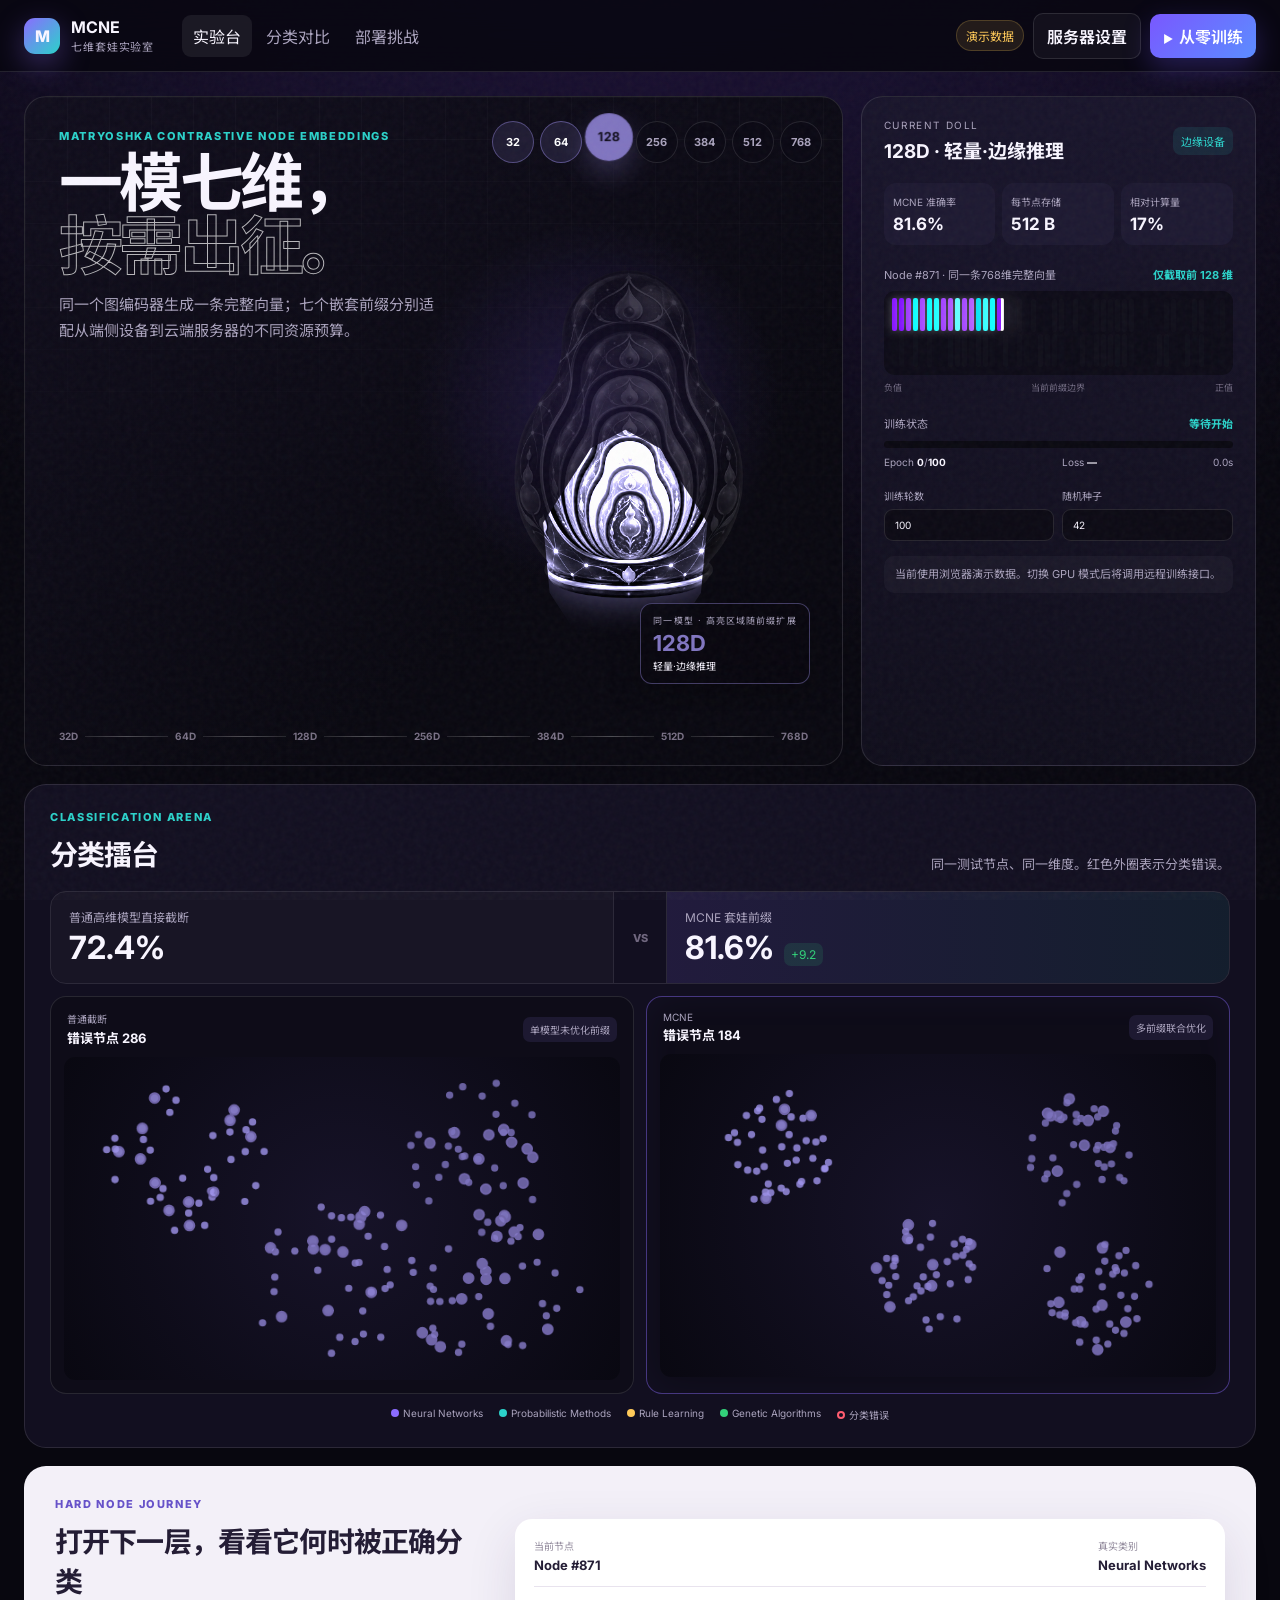
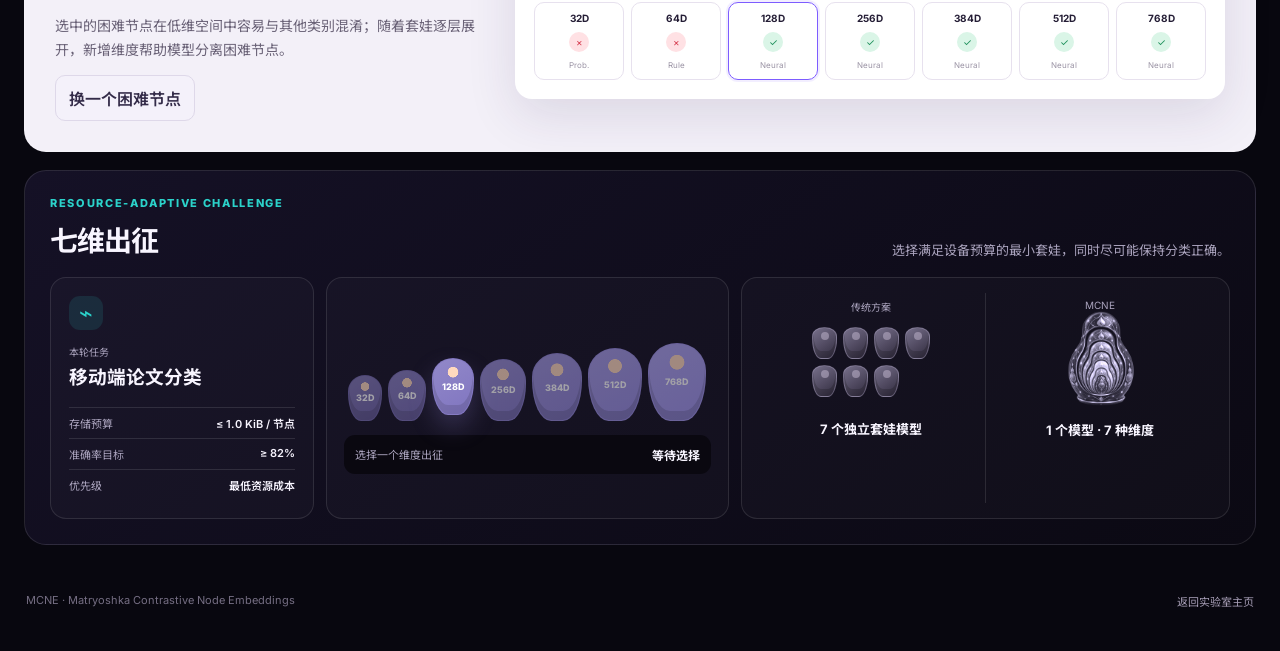
==== commit 6b4473eb: "Restore nested matryoshka prefix visualization" ====
--- a/mcne-demo/index.html
+++ b/mcne-demo/index.html
@@ -40,8 +40,11 @@
           <p>同一个图编码器生成一条完整向量；七个嵌套前缀分别适配从端侧设备到云端服务器的不同资源预算。</p>
         </div>
         <div id="hero-art-frame" class="hero-art-frame" aria-live="polite">
-          <div id="gourd-family" class="gourd-family" role="img" aria-label="赤橙黄绿青蓝紫七个葫芦从小到大排列；所选维度及所有更小维度保持点亮"></div>
-          <div class="active-layer-badge"><span>嵌套前缀 · 小维度同步点亮</span><strong id="hero-layer-dim">128D</strong><em id="hero-layer-name">黄维·稳健表达</em></div>
+          <div class="nested-doll-view" role="img" aria-label="同一只七层俄罗斯套娃；高亮区域随向量前缀维度逐层扩大">
+            <img src="assets/seven-layer-matryoshka.png" alt="" aria-hidden="true" class="nested-doll-image nested-doll-base">
+            <img id="nested-doll-highlight" src="assets/seven-layer-matryoshka.png" alt="" aria-hidden="true" class="nested-doll-image nested-doll-highlight">
+          </div>
+          <div class="active-layer-badge"><span>同一模型 · 高亮区域随前缀扩展</span><strong id="hero-layer-dim">128D</strong><em id="hero-layer-name">轻量·边缘推理</em></div>
         </div>
         <div class="dimension-orbit" id="dimension-orbit" aria-label="选择向量维度"></div>
         <div class="stage-foot">
@@ -51,7 +54,7 @@
 
       <aside class="control-panel" aria-label="训练与向量状态">
         <div class="panel-title-row">
-          <div><p class="panel-kicker">CURRENT DOLL</p><h2 id="current-doll-title">128D · 黄维守护者</h2></div>
+          <div><p class="panel-kicker">CURRENT DOLL</p><h2 id="current-doll-title">128D · 轻量·边缘推理</h2></div>
           <span id="device-chip" class="device-chip">边缘设备</span>
         </div>
 
@@ -134,7 +137,7 @@
           <div id="mission-result" class="mission-result"><span>选择一个维度出征</span><strong>等待选择</strong></div>
         </div>
         <div class="model-cabinet">
-          <div class="cabinet-side"><span>传统方案</span><div class="model-boxes" aria-hidden="true"><i></i><i></i><i></i><i></i><i></i><i></i><i></i></div><strong>7 个模型</strong></div>
+          <div class="cabinet-side"><span>传统方案</span><div class="model-boxes" aria-hidden="true"><i></i><i></i><i></i><i></i><i></i><i></i><i></i></div><strong>7 个独立套娃模型</strong></div>
           <div class="cabinet-divider"></div>
           <div class="cabinet-side mcne-side"><span>MCNE</span><img src="assets/seven-layer-matryoshka.png" alt="七层套娃"><strong>1 个模型 · 7 种维度</strong></div>
         </div>
--- a/mcne-demo/styles.css
+++ b/mcne-demo/styles.css
@@ -55,17 +55,11 @@
 h1 { margin: 0; font-size: clamp(42px,5vw,78px); line-height: .98; letter-spacing: -.055em; }
 h1 span { color: transparent; -webkit-text-stroke: 1px rgba(255,255,255,.7); }
 .stage-copy > p:last-child { max-width: 440px; color: var(--muted); font-size: 15px; line-height: 1.7; }
-.hero-art-frame { --layer-color:#f8ce46; position:absolute; right:-4%; bottom:54px; width:min(61%,620px); height:82%; overflow:hidden; }
-.gourd-family { position:absolute; z-index:1; left:2%; right:2%; top:24%; bottom:18%; display:flex; align-items:flex-end; justify-content:center; gap:3px; }
-.gourd-figure { flex:0 1 calc(var(--gourd-height) * .58); width:calc(var(--gourd-height) * .58); height:var(--gourd-height); color:var(--gourd-color); opacity:.13; filter:grayscale(.75) brightness(.45); transform-origin:50% 100%; transition:opacity .3s,filter .3s,transform .3s; }
-.gourd-figure svg { display:block; width:100%; height:calc(100% - 18px); overflow:visible; }
-.gourd-shell { stroke:color-mix(in srgb,var(--gourd-color) 72%,white); stroke-width:2; }
-.gourd-stem,.gourd-glint,.gourd-seam { fill:none; stroke:rgba(255,245,205,.82); stroke-width:3; stroke-linecap:round; }
-.gourd-glint { stroke-width:4; opacity:.7; }.gourd-seam { stroke-width:1.5; opacity:.5; }
-.gourd-figure small { display:block; margin-top:2px; color:var(--gourd-color); font-size:9px; font-weight:800; text-align:center; }
-.gourd-figure.included { opacity:.74; filter:saturate(.95) brightness(.9); }
-.gourd-figure.active { opacity:1; filter:saturate(1.32) brightness(1.18) drop-shadow(0 0 13px color-mix(in srgb,var(--gourd-color) 70%,transparent)); transform:translateY(-8px) scale(1.05); animation:gourd-flash .55s ease-out; }
-@keyframes gourd-flash { 0% { opacity:.4; transform:translateY(0) scale(.92); } 65% { opacity:1; transform:translateY(-11px) scale(1.09); } 100% { transform:translateY(-8px) scale(1.05); } }
+.hero-art-frame { --layer-color:#8075c0; position:absolute; right:-4%; bottom:54px; width:min(61%,620px); height:82%; overflow:hidden; }
+.nested-doll-view { position:absolute; z-index:1; inset:7% 0 8%; }
+.nested-doll-image { position:absolute; inset:0; width:100%; height:100%; object-fit:contain; object-position:center; mix-blend-mode:screen; }
+.nested-doll-base { opacity:.32; filter:grayscale(1) sepia(.2) hue-rotate(215deg) saturate(.7) brightness(.58) contrast(1.12); }
+.nested-doll-highlight { opacity:1; filter:grayscale(1) sepia(.52) hue-rotate(205deg) saturate(2.2) brightness(1.32) contrast(1.16) drop-shadow(0 0 18px rgba(160,149,236,.5)); transition:clip-path .52s cubic-bezier(.2,.8,.2,1); }
 .active-layer-badge { position:absolute; z-index:3; right:13%; bottom:5%; min-width:128px; padding:10px 12px; border:1px solid color-mix(in srgb,var(--layer-color) 48%,transparent); border-radius:12px; background:rgba(8,7,15,.78); backdrop-filter:blur(12px); box-shadow:0 12px 32px rgba(0,0,0,.25); }
 .active-layer-badge span,.active-layer-badge strong,.active-layer-badge em { display:block; }.active-layer-badge span { color:var(--muted); font-size:9px; letter-spacing:.12em; }.active-layer-badge strong { margin-top:3px; color:var(--layer-color); font-size:22px; }.active-layer-badge em { margin-top:2px; color:var(--text); font-size:10px; font-style:normal; }
 .dimension-orbit { position: absolute; z-index: 4; right: 20px; top: 24px; display: flex; gap: 6px; flex-wrap: wrap; justify-content: flex-end; max-width: 330px; }
@@ -140,7 +134,7 @@
 .mission-card,.deployment-picker,.model-cabinet { border-radius:16px; border:1px solid var(--line); background:rgba(255,255,255,.025); }
 .mission-card { padding:18px; }.mission-icon { display:grid; place-items:center; width:34px; height:34px; border-radius:11px; background:rgba(43,210,202,.12); color:var(--cyan); font-size:23px; }.mission-card p { margin:14px 0 3px; color:var(--muted); font-size:10px; }.mission-card h3 { margin:0; }.mission-card dl { margin:18px 0 0; }.mission-card dl div { display:flex; justify-content:space-between; padding:7px 0; border-top:1px solid var(--line); font-size:11px; }.mission-card dt { color:var(--muted); }.mission-card dd { margin:0; font-weight:600; }
 .deployment-picker { display:flex; flex-direction:column; justify-content:center; padding:17px; }.deployment-dolls { display:flex; justify-content:center; align-items:flex-end; gap:6px; min-height:98px; }.deploy-doll { --size:50px; width:var(--size); height:calc(var(--size) * 1.35); border:1px solid color-mix(in srgb,var(--doll-color) 60%,transparent); border-radius:50% 50% 38% 38% / 35% 35% 60% 60%; background:radial-gradient(circle at 50% 24%,#ffd9be 0 11%,transparent 12%),linear-gradient(150deg,color-mix(in srgb,var(--doll-color) 86%,white),var(--doll-color)); color:white; font-size:9px; font-weight:800; box-shadow:inset 0 -9px 0 rgba(0,0,0,.14); opacity:.6; transition:.2s; }.deploy-doll:hover,.deploy-doll.active { opacity:1; transform:translateY(-6px); box-shadow:inset 0 -9px 0 rgba(0,0,0,.12),0 12px 24px color-mix(in srgb,var(--doll-color) 28%,transparent); }.mission-result { margin-top:14px; padding:11px; border-radius:11px; background:#0a0810; display:flex; justify-content:space-between; gap:10px; }.mission-result span { color:var(--muted); font-size:11px; }.mission-result strong { font-size:12px; }.mission-result.success strong { color:var(--green); }.mission-result.warning strong { color:var(--gold); }.mission-result.failure strong { color:var(--red); }
-.model-cabinet { display:grid; grid-template-columns:1fr 1px 1fr; align-items:stretch; padding:15px; }.cabinet-divider { background:var(--line); }.cabinet-side { text-align:center; padding:6px 13px; }.cabinet-side > span,.cabinet-side > strong { display:block; }.cabinet-side > span { color:var(--muted); font-size:10px; }.cabinet-side > strong { margin-top:10px; font-size:13px; }.model-boxes { display:grid; grid-template-columns:repeat(4,25px); gap:6px; justify-content:center; align-content:center; min-height:95px; }.model-boxes i { width:25px; height:30px; border-radius:5px; background:linear-gradient(145deg,#3a3448,#1e1928); border:1px solid var(--line); }.mcne-side img { width:88px; height:95px; object-fit:cover; object-position:center; mix-blend-mode:screen; }
+.model-cabinet { display:grid; grid-template-columns:1fr 1px 1fr; align-items:stretch; padding:15px; }.cabinet-divider { background:var(--line); }.cabinet-side { text-align:center; padding:6px 13px; }.cabinet-side > span,.cabinet-side > strong { display:block; }.cabinet-side > span { color:var(--muted); font-size:10px; }.cabinet-side > strong { margin-top:10px; font-size:13px; }.model-boxes { display:grid; grid-template-columns:repeat(4,25px); gap:6px; justify-content:center; align-content:center; min-height:95px; }.model-boxes i { position:relative; width:25px; height:32px; border-radius:48% 48% 36% 36% / 30% 30% 64% 64%; background:linear-gradient(145deg,#77708b,#302a3d); border:1px solid rgba(186,177,207,.32); box-shadow:inset 0 -7px 0 rgba(0,0,0,.18); }.model-boxes i::before { content:""; position:absolute; left:50%; top:4px; width:8px; height:8px; transform:translateX(-50%); border-radius:50%; background:#b8aec7; opacity:.58; }.mcne-side img { width:88px; height:95px; object-fit:cover; object-position:center; mix-blend-mode:screen; filter:grayscale(1) sepia(.42) hue-rotate(210deg) saturate(1.5); }
 footer { max-width:1440px; margin:0 auto; padding:24px 26px 42px; display:flex; justify-content:space-between; color:#756e83; font-size:11px; }footer a { color:#a69db5; text-decoration:none; }
 dialog { width:min(520px,calc(100vw - 30px)); padding:0; border:0; border-radius:20px; background:transparent; color:#282138; }dialog::backdrop { background:rgba(3,2,7,.76); backdrop-filter:blur(7px); }.dialog-card { padding:24px; background:#faf8fd; border-radius:20px; box-shadow:0 30px 90px rgba(0,0,0,.35); }.dialog-head { display:flex; justify-content:space-between; align-items:flex-start; }.dialog-head button { border:0; background:transparent; font-size:27px; color:#746c80; }.dialog-card > p { color:#716a7c; font-size:12px; line-height:1.6; }.dialog-card > label:not(.switch-row) { display:block; margin-top:14px; color:#6e6678; font-size:11px; }.dialog-card input[type="url"],.dialog-card input[type="password"] { width:100%; margin-top:6px; padding:11px 12px; border:1px solid #ddd6e5; border-radius:10px; background:white; color:#2b233a; }.switch-row { margin-top:17px; padding:12px; display:flex; align-items:center; justify-content:space-between; gap:15px; border-radius:12px; background:#f0ecf5; }.switch-row strong,.switch-row small { display:block; }.switch-row small { margin-top:3px; color:#8d8498; font-size:10px; }.switch-row input { width:20px; height:20px; }.dialog-actions { display:flex; justify-content:flex-end; gap:8px; margin-top:21px; }
 @media (max-width:1100px) { .hero-grid { grid-template-columns:1fr; }.control-panel { display:grid; grid-template-columns:1fr 1fr; gap:0 20px; }.control-panel .panel-title-row,.control-panel .status-message { grid-column:1/-1; }.challenge-grid { grid-template-columns:1fr 1fr; }.model-cabinet { grid-column:1/-1; } }
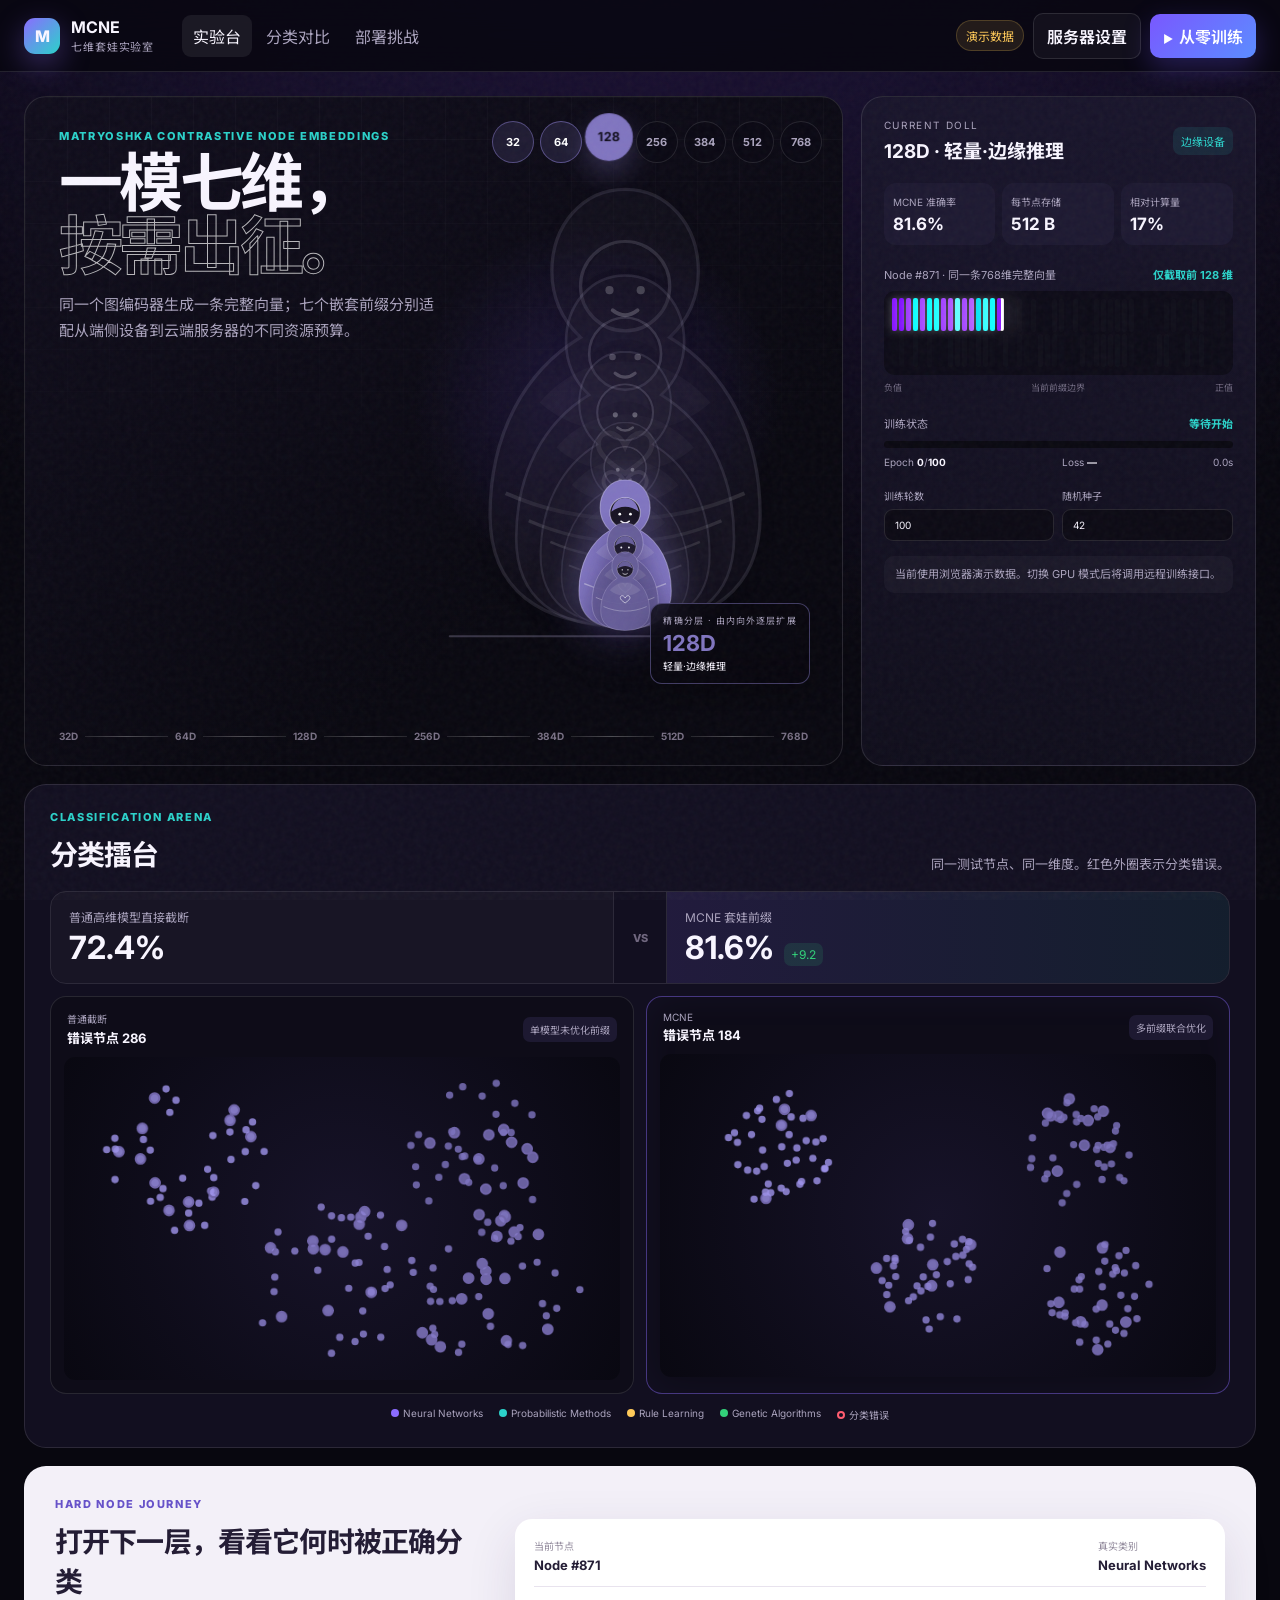
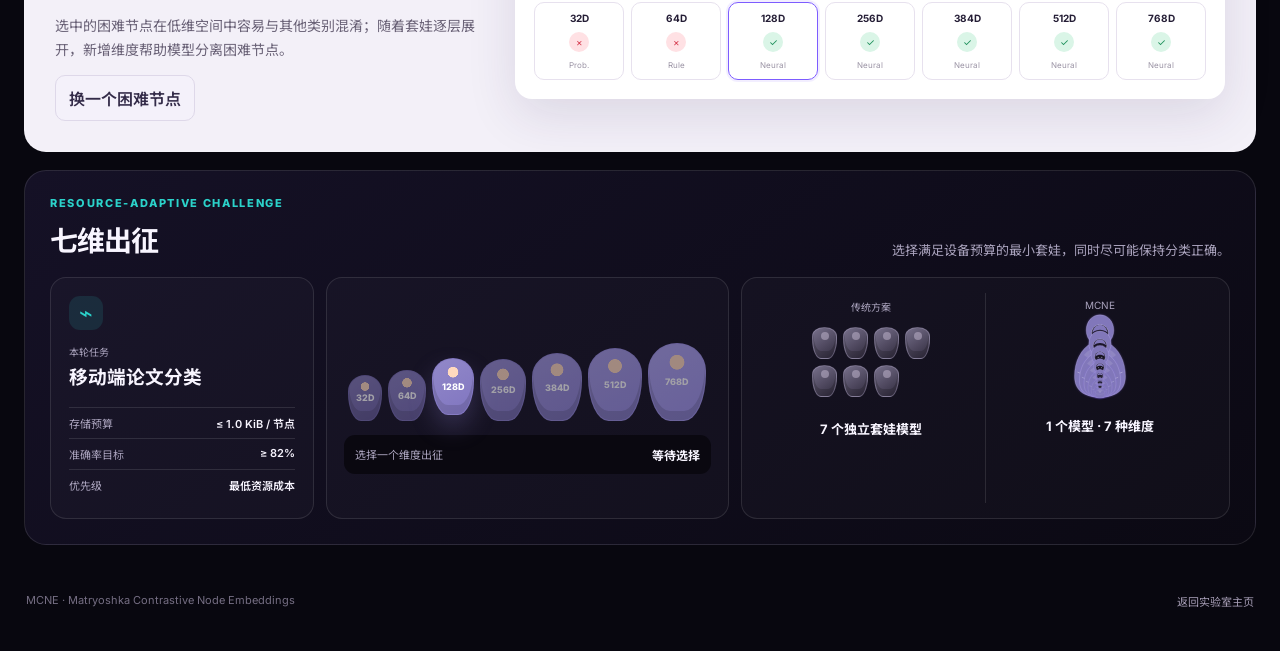
==== commit 13219bf2: "Replace raster matryoshka with precise interactive layers" ====
--- a/mcne-demo/index.html
+++ b/mcne-demo/index.html
@@ -14,6 +14,20 @@
 </head>
 <body>
   <div class="noise" aria-hidden="true"></div>
+  <svg class="svg-definitions" aria-hidden="true" width="0" height="0">
+    <defs>
+      <symbol id="matryoshka-shape" viewBox="0 0 100 140">
+        <path class="doll-shell" fill="currentColor" stroke="#e3ddff" stroke-opacity=".38" d="M50 3C36.8 3 27.5 14.2 27.5 28.2c0 8.2 3.3 15.1 8.8 20.3C19.1 58.9 8.5 78.2 8.5 103.1 8.5 126 23.5 137 50 137s41.5-11 41.5-33.9c0-24.9-10.6-44.2-27.8-54.6 5.5-5.2 8.8-12.1 8.8-20.3C72.5 14.2 63.2 3 50 3Z"/>
+        <path class="doll-shawl" fill="#fff" fill-opacity=".11" d="M23.8 68.5c7.3-8.4 16-12.6 26.2-12.6s18.9 4.2 26.2 12.6c-6.5 5.8-15.2 9.2-26.2 9.2s-19.7-3.4-26.2-9.2Z"/>
+        <circle class="doll-face" cx="50" cy="32.8" r="13.7" fill="#171321" stroke="#f0ebff" stroke-opacity=".5"/>
+        <path class="doll-hair" fill="currentColor" d="M37.7 31.8c1.6-8.2 6.2-12.3 12.3-12.3s10.7 4.1 12.3 12.3c-3.9-3-8-4.5-12.3-4.5s-8.4 1.5-12.3 4.5Z"/>
+        <circle class="doll-eye" cx="45.2" cy="34" r="1.25" fill="#fff"/><circle class="doll-eye" cx="54.8" cy="34" r="1.25" fill="#fff"/>
+        <path class="doll-smile" d="M46.2 40.2c2.5 2 5.1 2 7.6 0" fill="none" stroke="#fff" stroke-width="1.2" stroke-linecap="round"/>
+        <path class="doll-seam" d="M13.3 96.4c11.8 5.2 24 7.8 36.7 7.8s24.9-2.6 36.7-7.8" fill="none" stroke="#fff" stroke-opacity=".42" stroke-width="1.2"/>
+        <path class="doll-flower" d="M50 82c2.2-5.3 7.7-5.3 8.2-1.1.4 3.1-2.8 5.7-8.2 9.4-5.4-3.7-8.6-6.3-8.2-9.4.5-4.2 6-4.2 8.2 1.1Z" fill="none" stroke="#fff" stroke-opacity=".68" stroke-width="1.5"/>
+      </symbol>
+    </defs>
+  </svg>
   <header class="topbar">
     <a class="brand" href="./" aria-label="MCNE 七维套娃实验室首页">
       <span class="brand-mark">M</span>
@@ -40,11 +54,19 @@
           <p>同一个图编码器生成一条完整向量；七个嵌套前缀分别适配从端侧设备到云端服务器的不同资源预算。</p>
         </div>
         <div id="hero-art-frame" class="hero-art-frame" aria-live="polite">
-          <div class="nested-doll-view" role="img" aria-label="同一只七层俄罗斯套娃；高亮区域随向量前缀维度逐层扩大">
-            <img src="assets/seven-layer-matryoshka.png" alt="" aria-hidden="true" class="nested-doll-image nested-doll-base">
-            <img id="nested-doll-highlight" src="assets/seven-layer-matryoshka.png" alt="" aria-hidden="true" class="nested-doll-image nested-doll-highlight">
-          </div>
-          <div class="active-layer-badge"><span>同一模型 · 高亮区域随前缀扩展</span><strong id="hero-layer-dim">128D</strong><em id="hero-layer-name">轻量·边缘推理</em></div>
+          <svg class="nested-doll-svg" viewBox="0 0 420 480" role="img" aria-labelledby="nested-doll-title nested-doll-desc">
+            <title id="nested-doll-title">MCNE 七层嵌套向量套娃</title>
+            <desc id="nested-doll-desc">每次选择更大的向量维度，都会从中心向外精确点亮一层套娃。</desc>
+            <g class="matryoshka-layer" data-layer="6" data-dim="768"><use href="#matryoshka-shape" x="55" y="10" width="310" height="434"/></g>
+            <g class="matryoshka-layer" data-layer="5" data-dim="512"><use href="#matryoshka-shape" x="85" y="94" width="250" height="350"/></g>
+            <g class="matryoshka-layer" data-layer="4" data-dim="384"><use href="#matryoshka-shape" x="113" y="164" width="194" height="280"/></g>
+            <g class="matryoshka-layer" data-layer="3" data-dim="256"><use href="#matryoshka-shape" x="137" y="234" width="146" height="210"/></g>
+            <g class="matryoshka-layer" data-layer="2" data-dim="128"><use href="#matryoshka-shape" x="157" y="290" width="106" height="154"/></g>
+            <g class="matryoshka-layer" data-layer="1" data-dim="64"><use href="#matryoshka-shape" x="172" y="332" width="76" height="112"/></g>
+            <g class="matryoshka-layer" data-layer="0" data-dim="32"><use href="#matryoshka-shape" x="182" y="360" width="56" height="84"/></g>
+            <path class="doll-ground" d="M43 445h334"/>
+          </svg>
+          <div class="active-layer-badge"><span>精确分层 · 由内向外逐层扩展</span><strong id="hero-layer-dim">128D</strong><em id="hero-layer-name">轻量·边缘推理</em></div>
         </div>
         <div class="dimension-orbit" id="dimension-orbit" aria-label="选择向量维度"></div>
         <div class="stage-foot">
@@ -139,7 +161,7 @@
         <div class="model-cabinet">
           <div class="cabinet-side"><span>传统方案</span><div class="model-boxes" aria-hidden="true"><i></i><i></i><i></i><i></i><i></i><i></i><i></i></div><strong>7 个独立套娃模型</strong></div>
           <div class="cabinet-divider"></div>
-          <div class="cabinet-side mcne-side"><span>MCNE</span><img src="assets/seven-layer-matryoshka.png" alt="七层套娃"><strong>1 个模型 · 7 种维度</strong></div>
+          <div class="cabinet-side mcne-side"><span>MCNE</span><svg class="cabinet-nested-svg" viewBox="0 0 420 480" role="img" aria-label="一个模型中的七层嵌套套娃"><g class="cabinet-layer"><use href="#matryoshka-shape" x="55" y="10" width="310" height="434"/></g><g class="cabinet-layer"><use href="#matryoshka-shape" x="85" y="94" width="250" height="350"/></g><g class="cabinet-layer"><use href="#matryoshka-shape" x="113" y="164" width="194" height="280"/></g><g class="cabinet-layer"><use href="#matryoshka-shape" x="137" y="234" width="146" height="210"/></g><g class="cabinet-layer"><use href="#matryoshka-shape" x="157" y="290" width="106" height="154"/></g><g class="cabinet-layer"><use href="#matryoshka-shape" x="172" y="332" width="76" height="112"/></g><g class="cabinet-layer"><use href="#matryoshka-shape" x="182" y="360" width="56" height="84"/></g></svg><strong>1 个模型 · 7 种维度</strong></div>
         </div>
       </div>
     </section>
--- a/mcne-demo/styles.css
+++ b/mcne-demo/styles.css
@@ -25,6 +25,7 @@
 body { margin: 0; min-width: 320px; background: radial-gradient(circle at 50% -20%, #25164a 0, transparent 40%), var(--bg); color: var(--text); }
 button, input { font: inherit; }
 button { cursor: pointer; }
+.svg-definitions { position:absolute; width:0; height:0; overflow:hidden; }
 .noise { position: fixed; inset: 0; pointer-events: none; opacity: .045; z-index: 10; background-image: url("data:image/svg+xml,%3Csvg viewBox='0 0 180 180' xmlns='http://www.w3.org/2000/svg'%3E%3Cfilter id='n'%3E%3CfeTurbulence type='fractalNoise' baseFrequency='.9' numOctaves='3' stitchTiles='stitch'/%3E%3C/filter%3E%3Crect width='100%25' height='100%25' filter='url(%23n)' opacity='.9'/%3E%3C/svg%3E"); }
 .topbar { position: sticky; top: 0; z-index: 20; height: 72px; display: flex; align-items: center; gap: 28px; padding: 0 max(24px, calc((100vw - 1440px)/2)); border-bottom: 1px solid var(--line); background: rgba(8,7,15,.82); backdrop-filter: blur(20px); }
 .brand { display: flex; align-items: center; gap: 11px; color: var(--text); text-decoration: none; white-space: nowrap; }
@@ -56,10 +57,12 @@
 h1 span { color: transparent; -webkit-text-stroke: 1px rgba(255,255,255,.7); }
 .stage-copy > p:last-child { max-width: 440px; color: var(--muted); font-size: 15px; line-height: 1.7; }
 .hero-art-frame { --layer-color:#8075c0; position:absolute; right:-4%; bottom:54px; width:min(61%,620px); height:82%; overflow:hidden; }
-.nested-doll-view { position:absolute; z-index:1; inset:7% 0 8%; }
-.nested-doll-image { position:absolute; inset:0; width:100%; height:100%; object-fit:contain; object-position:center; mix-blend-mode:screen; }
-.nested-doll-base { opacity:.32; filter:grayscale(1) sepia(.2) hue-rotate(215deg) saturate(.7) brightness(.58) contrast(1.12); }
-.nested-doll-highlight { opacity:1; filter:grayscale(1) sepia(.52) hue-rotate(205deg) saturate(2.2) brightness(1.32) contrast(1.16) drop-shadow(0 0 18px rgba(160,149,236,.5)); transition:clip-path .52s cubic-bezier(.2,.8,.2,1); }
+.nested-doll-svg { position:absolute; z-index:1; inset:1% 1% 7%; width:98%; height:92%; overflow:visible; }
+.matryoshka-layer { color:#211d2e; opacity:.28; filter:drop-shadow(0 5px 8px rgba(0,0,0,.28)); transition:color .38s ease,opacity .38s ease,filter .38s ease; }
+.matryoshka-layer.included { color:#665d98; opacity:.94; filter:drop-shadow(0 8px 12px rgba(0,0,0,.34)) drop-shadow(0 0 8px rgba(139,108,255,.14)); }
+.matryoshka-layer.active { color:var(--layer-color); opacity:1; filter:drop-shadow(0 10px 16px rgba(0,0,0,.38)) drop-shadow(0 0 15px color-mix(in srgb,var(--layer-color) 62%,transparent)); animation:layer-ignite .45s cubic-bezier(.2,.8,.2,1); }
+.doll-ground { fill:none; stroke:rgba(218,210,255,.22); stroke-width:2; stroke-linecap:round; }
+@keyframes layer-ignite { 0% { opacity:.45; filter:drop-shadow(0 0 0 transparent); } 55% { opacity:1; filter:drop-shadow(0 0 25px color-mix(in srgb,var(--layer-color) 80%,transparent)); } }
 .active-layer-badge { position:absolute; z-index:3; right:13%; bottom:5%; min-width:128px; padding:10px 12px; border:1px solid color-mix(in srgb,var(--layer-color) 48%,transparent); border-radius:12px; background:rgba(8,7,15,.78); backdrop-filter:blur(12px); box-shadow:0 12px 32px rgba(0,0,0,.25); }
 .active-layer-badge span,.active-layer-badge strong,.active-layer-badge em { display:block; }.active-layer-badge span { color:var(--muted); font-size:9px; letter-spacing:.12em; }.active-layer-badge strong { margin-top:3px; color:var(--layer-color); font-size:22px; }.active-layer-badge em { margin-top:2px; color:var(--text); font-size:10px; font-style:normal; }
 .dimension-orbit { position: absolute; z-index: 4; right: 20px; top: 24px; display: flex; gap: 6px; flex-wrap: wrap; justify-content: flex-end; max-width: 330px; }
@@ -134,7 +137,7 @@
 .mission-card,.deployment-picker,.model-cabinet { border-radius:16px; border:1px solid var(--line); background:rgba(255,255,255,.025); }
 .mission-card { padding:18px; }.mission-icon { display:grid; place-items:center; width:34px; height:34px; border-radius:11px; background:rgba(43,210,202,.12); color:var(--cyan); font-size:23px; }.mission-card p { margin:14px 0 3px; color:var(--muted); font-size:10px; }.mission-card h3 { margin:0; }.mission-card dl { margin:18px 0 0; }.mission-card dl div { display:flex; justify-content:space-between; padding:7px 0; border-top:1px solid var(--line); font-size:11px; }.mission-card dt { color:var(--muted); }.mission-card dd { margin:0; font-weight:600; }
 .deployment-picker { display:flex; flex-direction:column; justify-content:center; padding:17px; }.deployment-dolls { display:flex; justify-content:center; align-items:flex-end; gap:6px; min-height:98px; }.deploy-doll { --size:50px; width:var(--size); height:calc(var(--size) * 1.35); border:1px solid color-mix(in srgb,var(--doll-color) 60%,transparent); border-radius:50% 50% 38% 38% / 35% 35% 60% 60%; background:radial-gradient(circle at 50% 24%,#ffd9be 0 11%,transparent 12%),linear-gradient(150deg,color-mix(in srgb,var(--doll-color) 86%,white),var(--doll-color)); color:white; font-size:9px; font-weight:800; box-shadow:inset 0 -9px 0 rgba(0,0,0,.14); opacity:.6; transition:.2s; }.deploy-doll:hover,.deploy-doll.active { opacity:1; transform:translateY(-6px); box-shadow:inset 0 -9px 0 rgba(0,0,0,.12),0 12px 24px color-mix(in srgb,var(--doll-color) 28%,transparent); }.mission-result { margin-top:14px; padding:11px; border-radius:11px; background:#0a0810; display:flex; justify-content:space-between; gap:10px; }.mission-result span { color:var(--muted); font-size:11px; }.mission-result strong { font-size:12px; }.mission-result.success strong { color:var(--green); }.mission-result.warning strong { color:var(--gold); }.mission-result.failure strong { color:var(--red); }
-.model-cabinet { display:grid; grid-template-columns:1fr 1px 1fr; align-items:stretch; padding:15px; }.cabinet-divider { background:var(--line); }.cabinet-side { text-align:center; padding:6px 13px; }.cabinet-side > span,.cabinet-side > strong { display:block; }.cabinet-side > span { color:var(--muted); font-size:10px; }.cabinet-side > strong { margin-top:10px; font-size:13px; }.model-boxes { display:grid; grid-template-columns:repeat(4,25px); gap:6px; justify-content:center; align-content:center; min-height:95px; }.model-boxes i { position:relative; width:25px; height:32px; border-radius:48% 48% 36% 36% / 30% 30% 64% 64%; background:linear-gradient(145deg,#77708b,#302a3d); border:1px solid rgba(186,177,207,.32); box-shadow:inset 0 -7px 0 rgba(0,0,0,.18); }.model-boxes i::before { content:""; position:absolute; left:50%; top:4px; width:8px; height:8px; transform:translateX(-50%); border-radius:50%; background:#b8aec7; opacity:.58; }.mcne-side img { width:88px; height:95px; object-fit:cover; object-position:center; mix-blend-mode:screen; filter:grayscale(1) sepia(.42) hue-rotate(210deg) saturate(1.5); }
+.model-cabinet { display:grid; grid-template-columns:1fr 1px 1fr; align-items:stretch; padding:15px; }.cabinet-divider { background:var(--line); }.cabinet-side { text-align:center; padding:6px 13px; }.cabinet-side > span,.cabinet-side > strong { display:block; }.cabinet-side > span { color:var(--muted); font-size:10px; }.cabinet-side > strong { margin-top:10px; font-size:13px; }.model-boxes { display:grid; grid-template-columns:repeat(4,25px); gap:6px; justify-content:center; align-content:center; min-height:95px; }.model-boxes i { position:relative; width:25px; height:32px; border-radius:48% 48% 36% 36% / 30% 30% 64% 64%; background:linear-gradient(145deg,#77708b,#302a3d); border:1px solid rgba(186,177,207,.32); box-shadow:inset 0 -7px 0 rgba(0,0,0,.18); }.model-boxes i::before { content:""; position:absolute; left:50%; top:4px; width:8px; height:8px; transform:translateX(-50%); border-radius:50%; background:#b8aec7; opacity:.58; }.cabinet-nested-svg { display:block; width:92px; height:95px; margin:0 auto; overflow:visible; }.cabinet-layer { color:#8177ba; filter:drop-shadow(0 0 5px rgba(139,108,255,.32)); }
 footer { max-width:1440px; margin:0 auto; padding:24px 26px 42px; display:flex; justify-content:space-between; color:#756e83; font-size:11px; }footer a { color:#a69db5; text-decoration:none; }
 dialog { width:min(520px,calc(100vw - 30px)); padding:0; border:0; border-radius:20px; background:transparent; color:#282138; }dialog::backdrop { background:rgba(3,2,7,.76); backdrop-filter:blur(7px); }.dialog-card { padding:24px; background:#faf8fd; border-radius:20px; box-shadow:0 30px 90px rgba(0,0,0,.35); }.dialog-head { display:flex; justify-content:space-between; align-items:flex-start; }.dialog-head button { border:0; background:transparent; font-size:27px; color:#746c80; }.dialog-card > p { color:#716a7c; font-size:12px; line-height:1.6; }.dialog-card > label:not(.switch-row) { display:block; margin-top:14px; color:#6e6678; font-size:11px; }.dialog-card input[type="url"],.dialog-card input[type="password"] { width:100%; margin-top:6px; padding:11px 12px; border:1px solid #ddd6e5; border-radius:10px; background:white; color:#2b233a; }.switch-row { margin-top:17px; padding:12px; display:flex; align-items:center; justify-content:space-between; gap:15px; border-radius:12px; background:#f0ecf5; }.switch-row strong,.switch-row small { display:block; }.switch-row small { margin-top:3px; color:#8d8498; font-size:10px; }.switch-row input { width:20px; height:20px; }.dialog-actions { display:flex; justify-content:flex-end; gap:8px; margin-top:21px; }
 @media (max-width:1100px) { .hero-grid { grid-template-columns:1fr; }.control-panel { display:grid; grid-template-columns:1fr 1fr; gap:0 20px; }.control-panel .panel-title-row,.control-panel .status-message { grid-column:1/-1; }.challenge-grid { grid-template-columns:1fr 1fr; }.model-cabinet { grid-column:1/-1; } }
